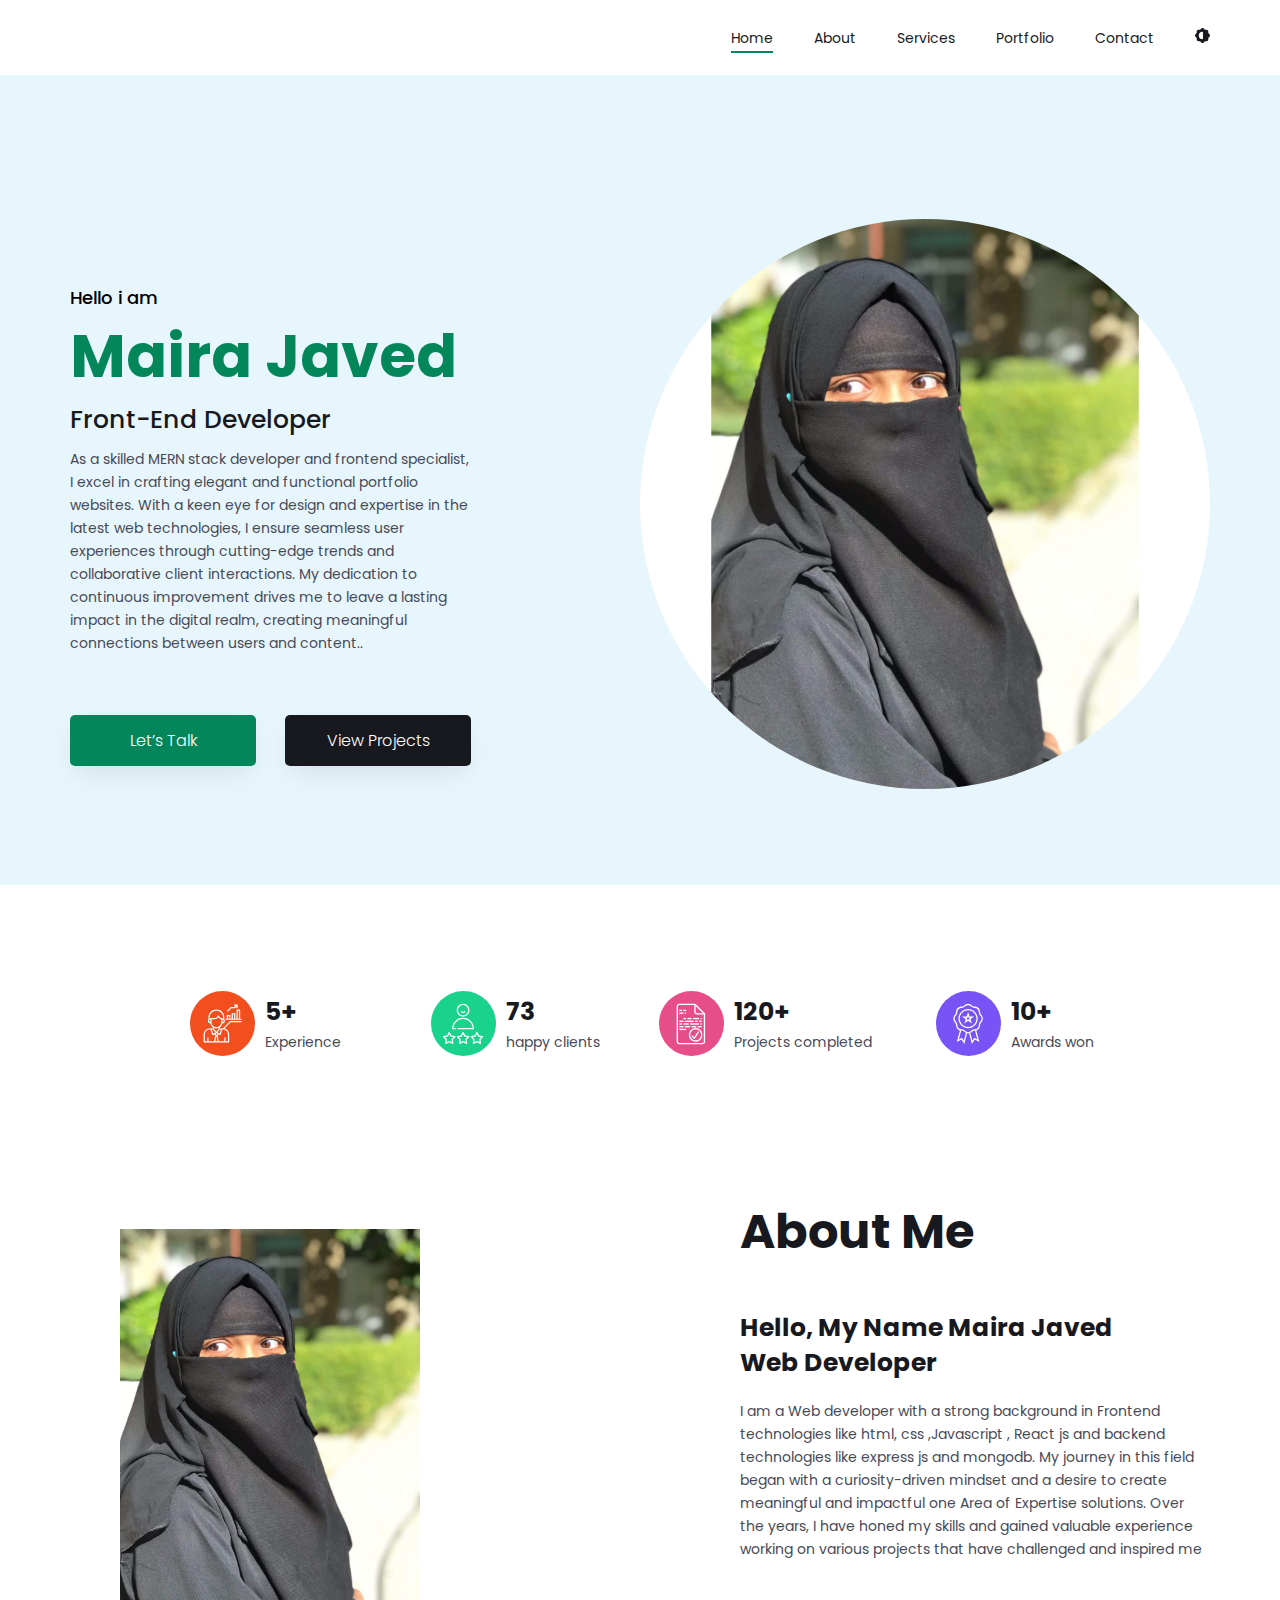
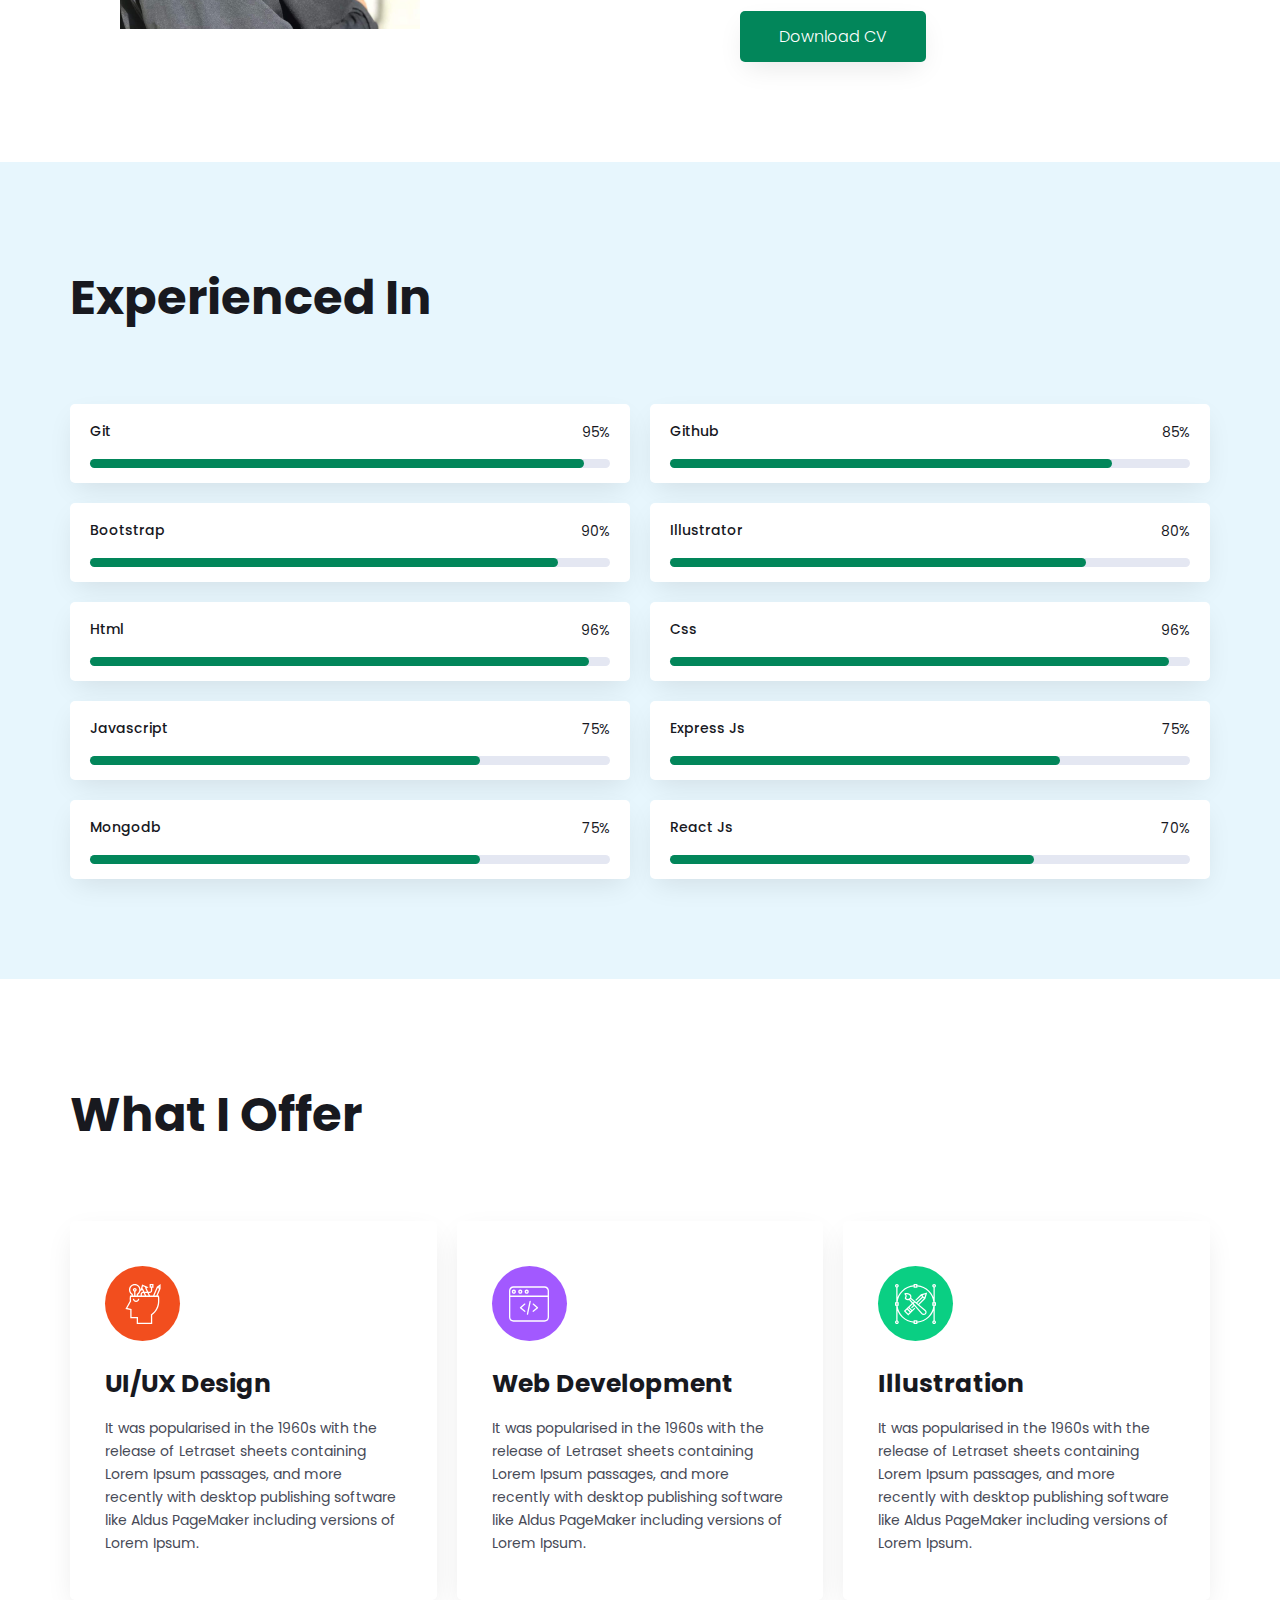
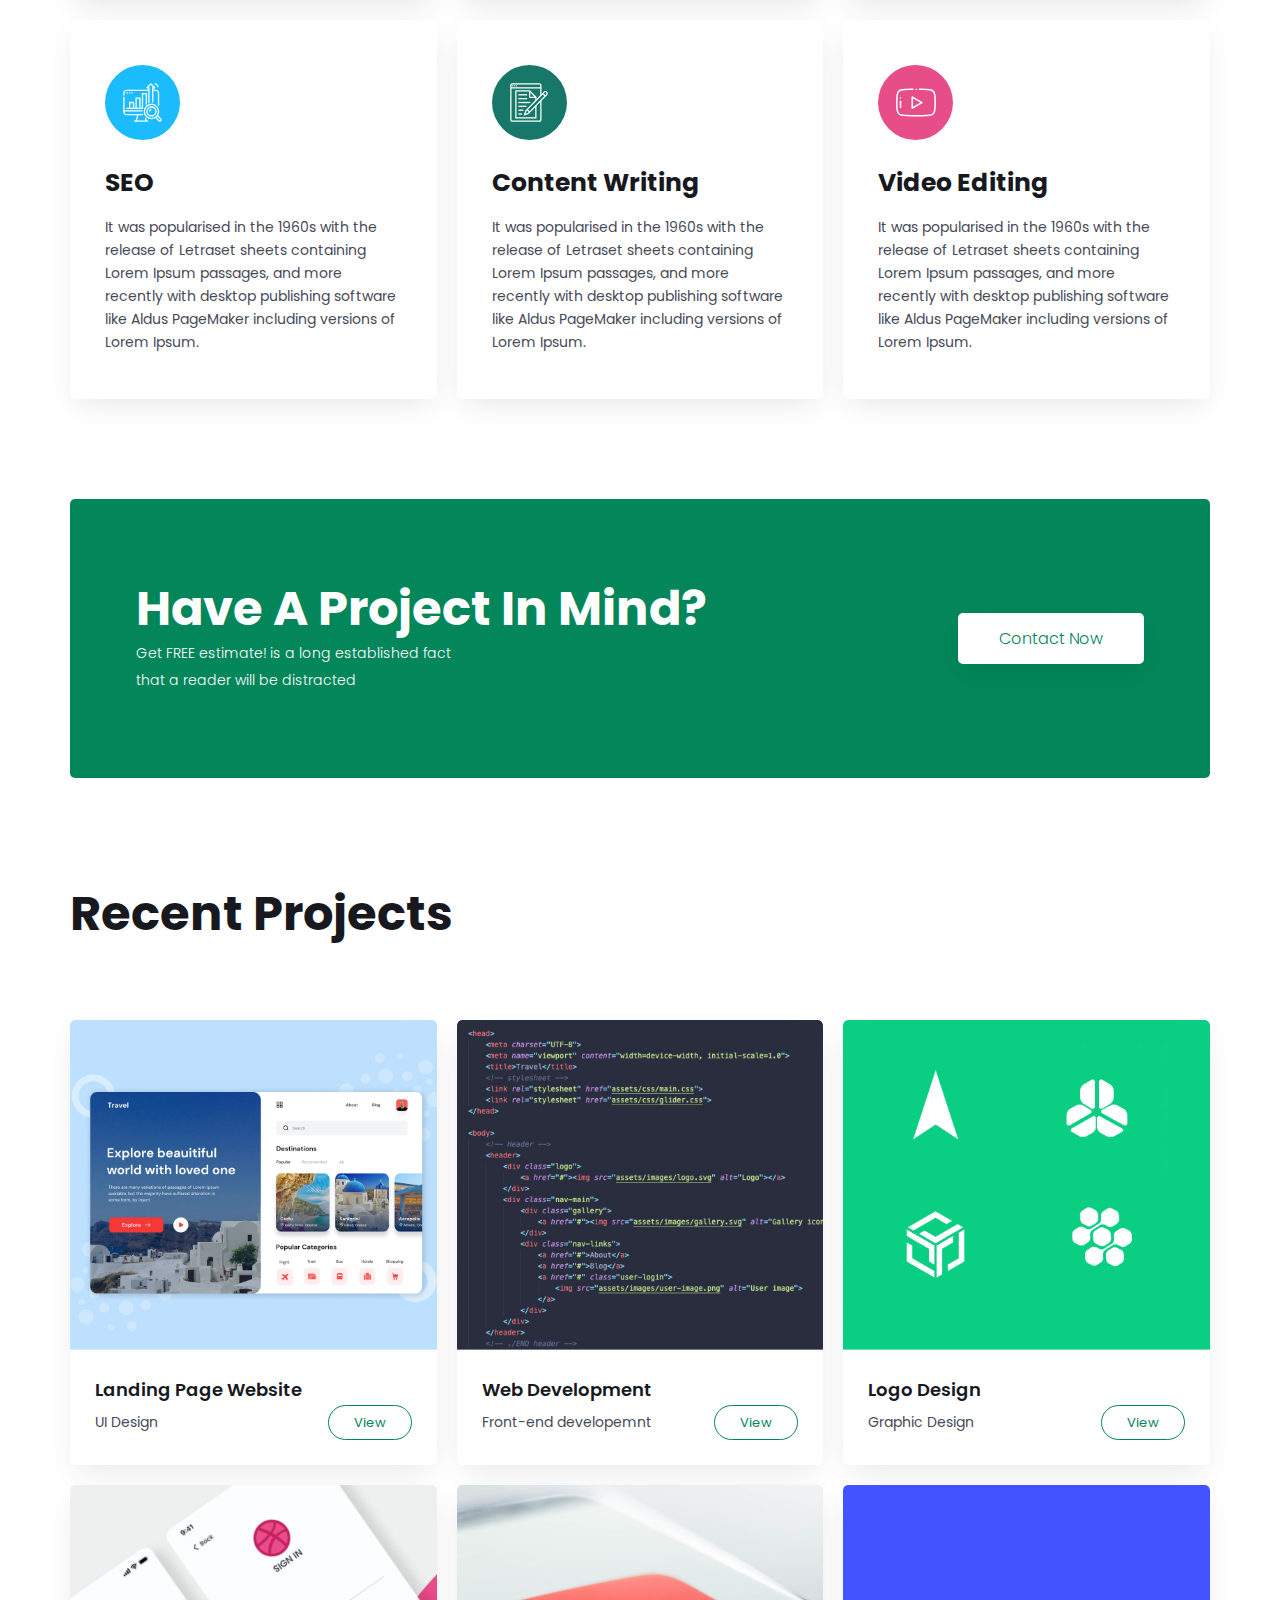
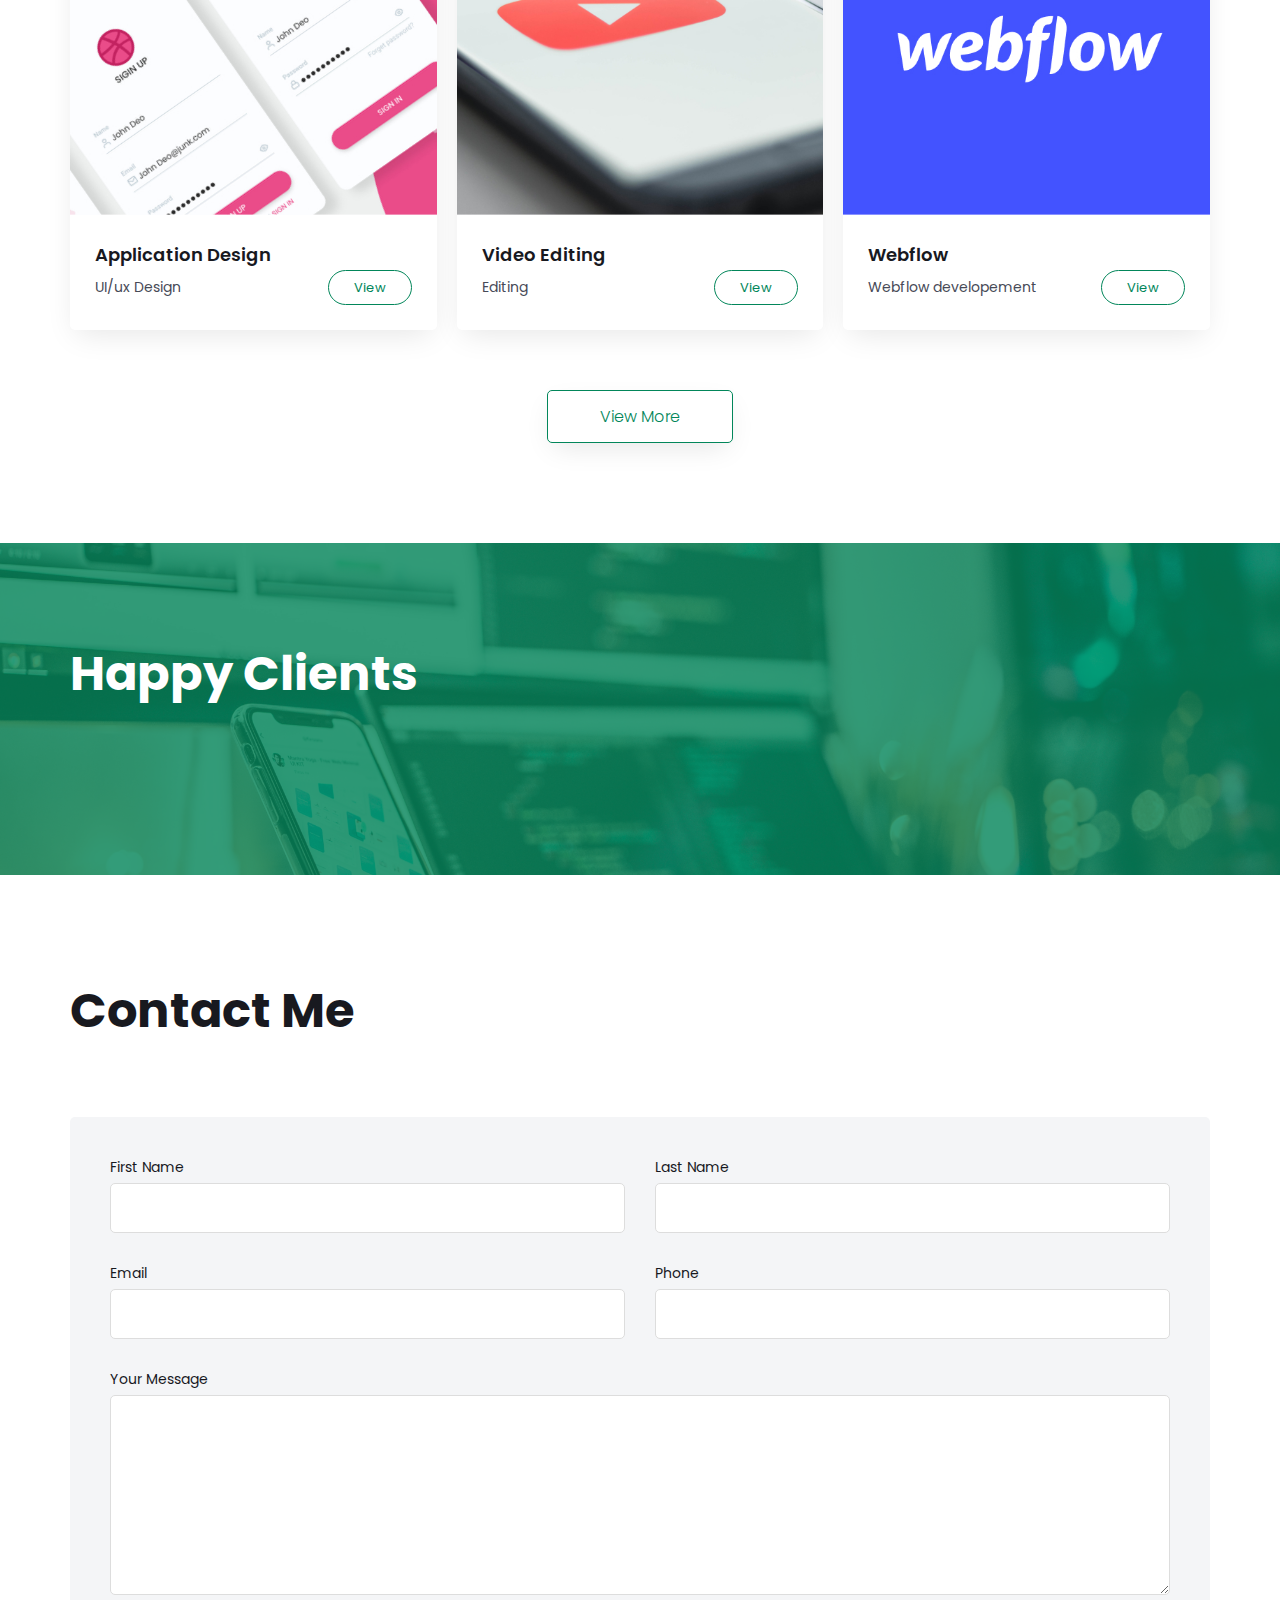
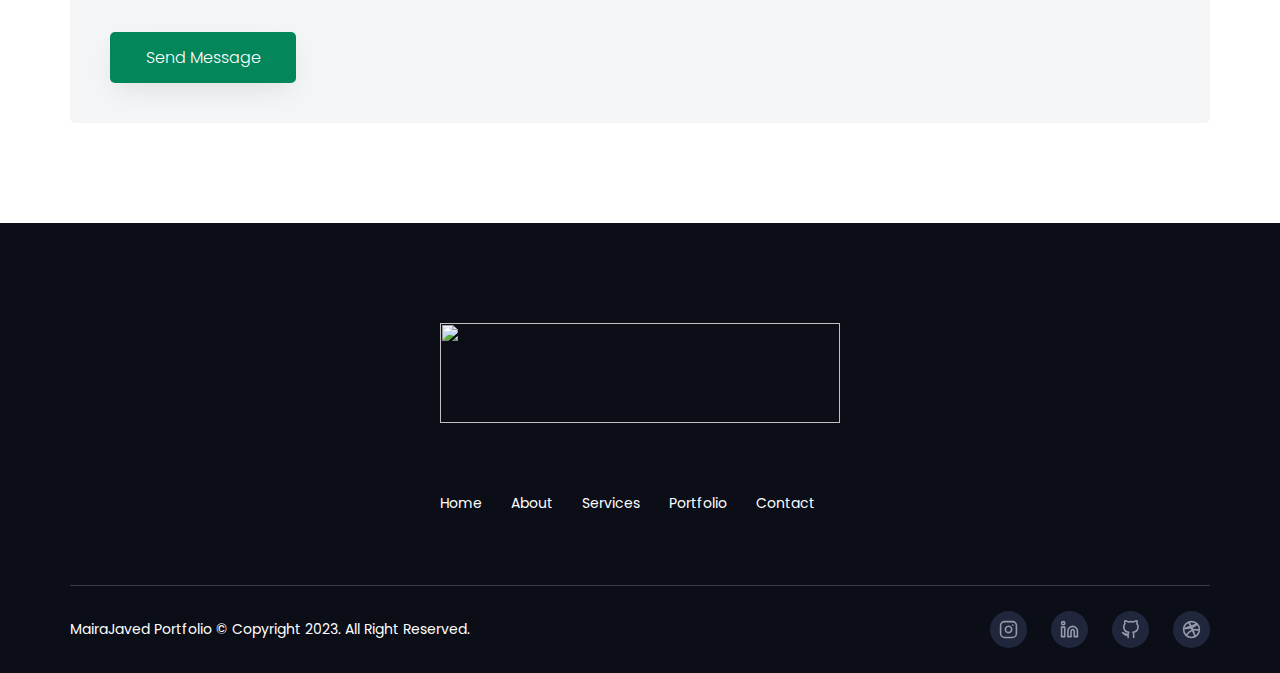
==== (TASK 2)portfolio website/index.html @ 280439c3 "Using html, css and js" ====
<!DOCTYPE html>
<html lang="en">

<head>
    <meta charset="UTF-8">
    <meta name="viewport" content="width=device-width, initial-scale=1.0">
    <title>Portfolio Website</title>
    <link rel="shortcut icon" href="https://cdn1.iconfinder.com/data/icons/internet-12/256/02-512.png" type="image/x-icon">
    <link rel="stylesheet" href="assets/css/main.css">
    <link rel="stylesheet" href="assets/css/owl.carousel.css">
    <link rel="stylesheet" href="assets/css/owl.theme.green.css">

</head>

<body>
    <!-- Header -->
    <header>
        <div class="container">
            <nav class="nav d-flex" id="home">
                <div class="logo"> </div>
                <!-- toggle icon -->
                <a href="javascript:void(0)" class="burger">
                    <span class="one"></span>
                    <span class="two"></span>
                    <span class="three"></span>
                    <span class="four"></span>

                    <div class="close-icon">
                        <svg width="30" height="29" viewBox="0 0 30 29" fill="none" xmlns="http://www.w3.org/2000/svg">
                            <path
                                d="M17.4492 14.4202L29.5992 2.67518C29.8723 2.36697 30.015 1.97052 29.9988 1.56504C29.9826 1.15956 29.8087 0.774925 29.5118 0.487995C29.215 0.201065 28.8171 0.0329733 28.3977 0.0173115C27.9782 0.00164963 27.5681 0.139571 27.2492 0.403514L15.0992 12.1485L2.94924 0.387402C2.6304 0.12346 2.22028 -0.0144603 1.80082 0.00120154C1.38136 0.0168634 0.983459 0.184954 0.686635 0.471884C0.389811 0.758814 0.215923 1.14345 0.199721 1.54893C0.183519 1.95441 0.326196 2.35086 0.59924 2.65907L12.7492 14.4202L0.582573 26.1652C0.408104 26.3096 0.266403 26.4873 0.166364 26.6872C0.0663255 26.8871 0.0101078 27.1048 0.00124197 27.3267C-0.00762386 27.5486 0.0310527 27.7698 0.114844 27.9766C0.198635 28.1833 0.325732 28.3711 0.488156 28.5281C0.650581 28.6851 0.844826 28.808 1.0587 28.889C1.27258 28.97 1.50146 29.0074 1.731 28.9988C1.96053 28.9902 2.18575 28.9359 2.39252 28.8392C2.5993 28.7425 2.78316 28.6055 2.93257 28.4368L15.0992 16.6918L27.2492 28.4368C27.5681 28.7008 27.9782 28.8387 28.3977 28.823C28.8171 28.8074 29.215 28.6393 29.5118 28.3524C29.8087 28.0654 29.9826 27.6808 29.9988 27.2753C30.015 26.8698 29.8723 26.4734 29.5992 26.1652L17.4492 14.4202Z" />
                        </svg>

                    </div>
                </a>
                <div class="navigation-bar">
                    <ul id="nav">
                        <li class="active"><a href="#home">home</a></li>
                        <li><a href="#about">about</a></li>
                        <li><a href="#services">services</a></li>
                        <li><a href="#portfolio">Portfolio</a></li>
                        <li><a href="#contact">contact</a></li>
                        <li class="darkmode-btn d-desktop">
                            <a href="javascript:void(0)">
                                <img src="assets/images/brightness.svg" alt="brightness" class="bright">
                                <img src="assets/images/moon.svg" alt="moon" class="dark"> </a>
                        </li>
                    </ul>
                </div>
                <div class="darkmode-btn d-mobile"><a href="javascript:void(0)">
                        <img src="assets/images/brightness.svg" alt="brightness" class="bright">
                        <img src="assets/images/moon.svg" alt="moon" class="dark"> </a></div>
            </nav>
        </div>
    </header>
    <main>
        <!-- Hero section -->
        <section class="hero-section" id="home">
            <div class="container">
                <div class="hero-inner d-flex">
                    <div class="col-left">
                        <span class="sub-heading">Hello i am
                        </span>
                        <h1 class="heading">
                            <span>Maira Javed</span>
                        </h1>
                        <h4 class="heading2">Front-End Developer
                        </h4>
                        <p class="paragraph">
                            As a skilled MERN stack developer and frontend specialist, I excel in crafting elegant and functional portfolio websites. With a keen eye for design and expertise in the latest web technologies, I ensure seamless user experiences through cutting-edge trends and collaborative client interactions. My dedication to continuous improvement drives me to leave a lasting impact in the digital realm, creating meaningful connections between users and content.. </p>
                        <div class="btn-blk">
                            <a href="#contact" class="btn btn-blue">Let’s Talk</a>
                            <a href="#portfolio" class="btn btn-black">View projects</a>
                        </div>
                     
                    </div>
                    <div class="col-right">
                       <img style="margin-bottom: 35px; border-radius: 50%;" src="./assets/images/Maira.jpeg" alt="" srcset="">
                    </div>
                </div>
            </div>
        </section>

        <!-- features -->
        <section class="features">
            <div class="container">
                <div class="features-inner d-grid">
                    <div class="feature-item d-flex">
                        <div class="icon d-flex color1">
                            <img src="assets/images/experience.svg" alt="experience">
                        </div>
                        <div>
                            <h3>5+</h3>
                            <p>Experience</p>
                        </div>
                    </div>
                    <div class="feature-item d-flex">
                        <div class="icon d-flex color2">
                            <img src="assets/images/happy-clients.svg" alt="happy clients ">
                        </div>
                        <div>
                            <h3>73</h3>
                            <p>happy clients</p>
                        </div>
                    </div>
                    <div class="feature-item d-flex">
                        <div class="icon d-flex color3">
                            <img src="assets/images/projects-completed.svg" alt="happy clients ">
                        </div>
                        <div>
                            <h3>120+</h3>
                            <p>Projects completed</p>
                        </div>
                    </div>
                    <div class="feature-item d-flex">
                        <div class="icon d-flex  color4">
                            <img src="assets/images/awards-won.svg" alt="awards ">
                        </div>
                        <div>
                            <h3>10+</h3>
                            <p>Awards won</p>
                        </div>
                    </div>
                </div>
            </div>
        </section>
        <!-- About -->
        <section class="about ptb-100" id="about">
            <div class="container">
                <div class="about-inner d-flex">
                    <div class="about-col-left">
                        <img width="400" height="400" src="assets/images/Maira.jpeg" alt="about">
                    </div>
                    <div class="about-col-right">
                        <h2 class="about-heading">About me</h2>
                        <h3 class="about2">Hello, My Name Maira Javed <br>
                            Web developer  </h3>
                        <p class="about3">
                            I am a Web developer with a strong background in Frontend technologies like html, css ,Javascript , React js and backend technologies like express js and mongodb. 
                            My journey in this field began with a curiosity-driven mindset and a desire to create meaningful and impactful one Area of Expertise solutions. Over the years,
                             I have honed my skills and gained valuable experience working on various projects that have challenged and inspired me </p>
                        <div class="about-btn-blk">
                            <a href="./assets/MAIRA'S CV.pdf" class="btn btn-blue about-btn">Download CV</a>
                        </div>
                    </div>
                </div>
            </div>
        </section>

        <!-- Experience -->
        <section class="experience ptb-100">
            <div class="container">
                <h2>Experienced in </h2>
                <div class="experience-inner d-grid">
                    <!-- item -->
                    <div class="progressbar-item">
                        <div class="progressbar-content d-flex">
                            <h3>Git</h3>
                            <h4>95%</h4>
                        </div>
                        <div class="progessbar-bg">
                            <div class="progressbar-size" style="width:95%">

                            </div>
                        </div>
                    </div>
                    <!-- item -->
                    <div class="progressbar-item">
                        <div class="progressbar-content d-flex">
                            <h3> Github</h3>
                            <h4>85%</h4>
                        </div>
                        <div class="progessbar-bg">
                            <div class="progressbar-size" style="width:85%">

                            </div>
                        </div>
                    </div>
                    <!-- item -->
                    <div class="progressbar-item">
                        <div class="progressbar-content d-flex">
                            <h3>Bootstrap</h3>
                            <h4>90%</h4>
                        </div>
                        <div class="progessbar-bg">
                            <div class="progressbar-size" style="width:90%">

                            </div>
                        </div>
                    </div>
                    <!-- item -->
                    <div class="progressbar-item">
                        <div class="progressbar-content d-flex">
                            <h3>illustrator</h3>
                            <h4>80%</h4>
                        </div>
                        <div class="progessbar-bg">
                            <div class="progressbar-size" style="width:80%">

                            </div>
                        </div>
                    </div>
                    <!-- item -->
                    <div class="progressbar-item">
                        <div class="progressbar-content d-flex">
                            <h3>Html</h3>
                            <h4>96%</h4>
                        </div>
                        <div class="progessbar-bg">
                            <div class="progressbar-size" style="width:96%">

                            </div>
                        </div>
                    </div>
                    <!-- item -->
                    <div class="progressbar-item">
                        <div class="progressbar-content d-flex">
                            <h3>Css</h3>
                            <h4>96%</h4>
                        </div>
                        <div class="progessbar-bg">
                            <div class="progressbar-size" style="width:96%">

                            </div>
                        </div>
                    </div>
                    <!-- item -->
                    <div class="progressbar-item">
                        <div class="progressbar-content d-flex">
                            <h3>Javascript</h3>
                            <h4>75%</h4>
                        </div>
                        <div class="progessbar-bg">
                            <div class="progressbar-size" style="width:75%">

                            </div>
                        </div>
                    </div>
                     <!-- item -->
                     <div class="progressbar-item">
                        <div class="progressbar-content d-flex">
                            <h3>Express js</h3>
                            <h4>75%</h4>
                        </div>
                        <div class="progessbar-bg">
                            <div class="progressbar-size" style="width:75%">

                            </div>
                        </div>
                    </div>
                     <!-- item -->
                     <div class="progressbar-item">
                        <div class="progressbar-content d-flex">
                            <h3>mongodb</h3>
                            <h4>75%</h4>
                        </div>
                        <div class="progessbar-bg">
                            <div class="progressbar-size" style="width:75%">

                            </div>
                        </div>
                    </div>
                    <!-- item -->
                    <div class="progressbar-item">
                        <div class="progressbar-content d-flex">
                            <h3>React Js</h3>
                            <h4>70%</h4>
                        </div>
                        <div class="progessbar-bg">
                            <div class="progressbar-size" style="width:70%">

                            </div>
                        </div>
                    </div>
                </div>
            </div>
        </section>

        <!-- Services -->
        <section class="services ptb-100" id="services">
            <div class="container">
                <h2>What i offer</h2>
                <div class="services-inner d-grid">
                    <!-- item -->
                    <div class="services-block">
                        <div class="service-icon color1 d-flex">
                            <img src="assets/images/services/ui-design.svg" alt="ui design">
                        </div>
                        <h3>UI/UX Design</h3>
                        <p>It was popularised in the 1960s with the release of Letraset sheets containing Lorem
                            Ipsum
                            passages, and more recently with desktop publishing software like Aldus PageMaker
                            including
                            versions of Lorem Ipsum.</p>
                    </div>
                    <!-- item -->
                    <div class="services-block">
                        <div class="service-icon color2 d-flex">
                            <img src="assets/images/services/web-dev.svg" alt="web dev">
                        </div>
                        <h3>Web development</h3>
                        <p>It was popularised in the 1960s with the release of Letraset sheets containing Lorem
                            Ipsum
                            passages, and more recently with desktop publishing software like Aldus PageMaker
                            including
                            versions of Lorem Ipsum.</p>
                    </div>
                    <!-- item -->
                    <div class="services-block">
                        <div class="service-icon color3 d-flex">
                            <img src="assets/images/services/illustration.svg" alt="illustration">
                        </div>
                        <h3>illustration</h3>
                        <p>It was popularised in the 1960s with the release of Letraset sheets containing Lorem
                            Ipsum
                            passages, and more recently with desktop publishing software like Aldus PageMaker
                            including
                            versions of Lorem Ipsum.</p>
                    </div>
                    <!-- item -->
                    <div class="services-block">
                        <div class="service-icon color4 d-flex">
                            <img src="assets/images/services/seo.svg" alt="SEO ">
                        </div>
                        <h3>SEO </h3>
                        <p>It was popularised in the 1960s with the release of Letraset sheets containing Lorem
                            Ipsum
                            passages, and more recently with desktop publishing software like Aldus PageMaker
                            including
                            versions of Lorem Ipsum.</p>
                    </div>
                    <!-- item -->
                    <div class="services-block">
                        <div class="service-icon color5 d-flex">
                            <img src="assets/images/services/content-writing.svg" alt="Content writing ">
                        </div>
                        <h3>Content writing </h3>
                        <p>It was popularised in the 1960s with the release of Letraset sheets containing Lorem
                            Ipsum
                            passages, and more recently with desktop publishing software like Aldus PageMaker
                            including
                            versions of Lorem Ipsum.</p>
                    </div>
                    <!-- item -->
                    <div class="services-block">
                        <div class="service-icon color6 d-flex">
                            <img src="assets/images/services/youtube.svg" alt="youtube ">
                        </div>
                        <h3>Video Editing </h3>
                        <p>It was popularised in the 1960s with the release of Letraset sheets containing Lorem
                            Ipsum
                            passages, and more recently with desktop publishing software like Aldus PageMaker
                            including
                            versions of Lorem Ipsum.</p>
                    </div>
                </div>
            </div>
        </section>
        <!-- CTA -->
        <section class="cta">
            <div class="container">
                <div class="cta-inner d-flex">
                    <div class="cta-content">
                        <h3>Have a project in mind?</h3>
                        <p>Get FREE estimate! is a long established fact that a reader will be distracted </p>
                    </div>
                    <a href="#contact" class="btn btn-default ">Contact now</a>
                </div>
            </div>
        </section>
        <!-- projects -->
        <section class="projects ptb-100" id="portfolio">
            <div class="container">
                <h2>Recent Projects</h2>
                <div class="projects-inner d-grid">
                    <!-- item -->
                    <div class="project-item">
                        <div class="project-image">
                            <img src="assets/images/projects/1.jpg" alt="project image">
                        </div>
                        <div class="project-content">
                            <h3>Landing page Website</h3>
                            <div class="project-view d-flex">
                                <span>UI Design</span>
                                <a href="javascript:void(0)" class="btn-view">View </a>
                            </div>
                        </div>
                    </div>
                    <!-- item -->
                    <div class="project-item">
                        <div class="project-image">
                            <img src="assets/images/projects/2.jpg" alt="project image">
                        </div>
                        <div class="project-content">
                            <h3>Web development</h3>
                            <div class="project-view d-flex">
                                <span>Front-end developemnt</span>
                                <a href="javascript:void(0)" class="btn-view">View </a>
                            </div>
                        </div>
                    </div>
                    <!-- item -->
                    <div class="project-item">
                        <div class="project-image">
                            <img src="assets/images/projects/3.jpg" alt="project image">
                        </div>
                        <div class="project-content">
                            <h3>Logo design</h3>
                            <div class="project-view d-flex">
                                <span>Graphic Design</span>
                                <a href="javascript:void(0)" class="btn-view">View </a>
                            </div>
                        </div>
                    </div>
                    <!-- item -->
                    <div class="project-item">
                        <div class="project-image">
                            <img src="assets/images/projects/4.jpg" alt="project image">
                        </div>
                        <div class="project-content">
                            <h3>Application design</h3>
                            <div class="project-view d-flex">
                                <span>UI/ux Design</span>
                                <a href="javascript:void(0)" class="btn-view">View </a>
                            </div>
                        </div>
                    </div>
                    <!-- item -->
                    <div class="project-item">
                        <div class="project-image">
                            <img src="assets/images/projects/5.jpg" alt="project image">
                        </div>
                        <div class="project-content">
                            <h3>Video Editing</h3>
                            <div class="project-view d-flex">
                                <span>Editing</span>
                                <a href="javascript:void(0)" class="btn-view">View </a>
                            </div>
                        </div>
                    </div>
                    <!-- item -->
                    <div class="project-item">
                        <div class="project-image">
                            <img src="assets/images/projects/6.jpg" alt="project image">
                        </div>
                        <div class="project-content">
                            <h3>Webflow</h3>
                            <div class="project-view d-flex">
                                <span>Webflow developement</span>
                                <a href="javascript:void(0)" class="btn-view">View </a>
                            </div>
                        </div>
                    </div>
                </div>
                <div class="view-more-block">
                    <a href="./assets/MAIRA'S CV.pdf" class="btn btn-outline">View more</a>
                </div>
            </div>
        </section>
        <!-- Testmonial -->
        <section class="testmonial">
            <div class="container">
                <div class="testmonial-inner">
                    <h2>Happy Clients </h2>
                    <div class="testmonial-slider owl-carousel owl-theme">
                        <!-- item -->
                        <div class="testmonial-item">
                            <h3>Ui design project</h3>
                            <p>Lorem Ipsum is simply dummy text of the printing and typesetting industry. Lorem
                                Ipsum is
                                simply
                                dummy text of the printing and typesetting industry. simply dummy text of the
                                printing
                                and
                                typesetting industry. </p>
                            <div class="client-data d-flex">
                                <img src="assets/images/client-1.png" alt="client thumb">
                                <h4>Bob Frapples
                                    <br> <span>CEO Finance</span>
                                </h4>

                            </div>
                        </div>
                        <!-- item -->
                        <div class="testmonial-item">
                            <h3>Expert front-end developer</h3>
                            <p>Lorem Ipsum is simply dummy text of the printing and typesetting industry. Lorem
                                Ipsum is
                                simply
                                dummy text of the printing and typesetting industry. simply dummy text of the
                                printing
                                and
                                typesetting industry. </p>
                            <div class="client-data d-flex">
                                <img src="assets/images/client-2.png" alt="client thumb">
                                <h4>Brock Lee
                                    <br> <span>Finace expert</span>
                                </h4>

                            </div>
                        </div>
                        <!-- item -->
                        <div class="testmonial-item">
                            <h3>Ui design project</h3>
                            <p>Lorem Ipsum is simply dummy text of the printing and typesetting industry. Lorem
                                Ipsum is
                                simply
                                dummy text of the printing and typesetting industry. simply dummy text of the
                                printing
                                and
                                typesetting industry. </p>
                            <div class="client-data d-flex">
                                <img src="assets/images/client-1.png" alt="client thumb">
                                <h4>Bob Frapples
                                    <br> <span>CEO Finance</span>
                                </h4>

                            </div>
                        </div>
                        <div class="testmonial-item">
                            <h3>Expert front-end developer</h3>
                            <p>Lorem Ipsum is simply dummy text of the printing and typesetting industry. Lorem
                                Ipsum is
                                simply
                                dummy text of the printing and typesetting industry. simply dummy text of the
                                printing
                                and
                                typesetting industry. </p>
                            <div class="client-data d-flex">
                                <img src="assets/images/client-2.png" alt="client thumb">
                                <h4>Brock Lee
                                    <br> <span>Finace expert</span>
                                </h4>

                            </div>
                        </div>
                        <!-- item -->
                        <div class="testmonial-item">
                            <h3>Ui design project</h3>
                            <p>Lorem Ipsum is simply dummy text of the printing and typesetting industry. Lorem
                                Ipsum is
                                simply
                                dummy text of the printing and typesetting industry. simply dummy text of the
                                printing
                                and
                                typesetting industry. </p>
                            <div class="client-data d-flex">
                                <img src="assets/images/client-1.png" alt="client thumb">
                                <h4>Bob Frapples
                                    <br> <span>CEO Finance</span>
                                </h4>

                            </div>
                        </div>
                    </div>

                </div>
            </div>
        </section>
        <!-- Contact Me -->
        <section class="contact ptb-100" id="contact">
            <div class="container">
                <h2>Contact me</h2>
                <form id="basic-form" action="" method="post">
                    <div class="contact-inner d-flex">
                        <div class="input-block form-item">
                            <label for="">First name</label>
                            <input type="text" name="first name" required>
                        </div>
                        <div class="input-block form-item">
                            <label for="">last name</label>
                            <input type="text" name="last name" required>
                        </div>
                        <div class="input-block form-item">
                            <label for="">Email</label>
                            <input type="email" name="email" required>
                        </div>
                        <div class="input-block form-item">
                            <label for="">phone</label>
                            <input type="text" name="phone" required>
                        </div>

                        <div class="textarea form-item">
                            <label for="">Your message</label>
                            <textarea name="" id="" required></textarea>
                        </div>
                        <div class="submit-btn form-item">
                            <button type="submit" value="submit" class="btn btn-blue"> Send message</button>

                        </div>
                </form>
            </div>
        </section>
      
    </main>
    <!-- Footer -->
    <footer>
        <div class="container">
            <img width="400" height="100" src="https://www.seekpng.com/png/detail/111-1112824_picture-my-portfolio-logo-png.png" alt="" srcset="">
            <div class="footer-inner">
                <div class="footer-nav">
                    <ul>
                        <li class="f-navlinks"><a href="#">Home</a></li>
                        <li class="f-navlinks"><a href="#">About</a></li>
                        <li class="f-navlinks"><a href="#">Services</a></li>
                        <li class="f-navlinks"><a href="#">Portfolio</a></li>
                        <li class="f-navlinks"><a href="#">Contact</a></li>
                    </ul>
                </div>
                <div class="footer-bottom d-flex">
                    <p class="copyright">MairaJaved Portfolio © Copyright 2023. All Right Reserved.</p>
                    <div class="footer-social">
                        <a href="ttps://www.instagram.com/m_a_i_r_a_j_a_v_e_d/" class="footer-social"><img src="assets/images/social-icons/feather_instagram.svg"
                                alt="instagram"></a>
                        <a href="https://www.linkedin.com/in/mairajaved/" class="footer-social"><img src="assets/images/social-icons/feather_linkedin.svg"
                                alt="linkedin"></a>
                        <a href="https://github.com/Mairajaved" class="footer-social"><img src="assets/images/social-icons/feather_github.svg"
                                alt="github"></a>
                        <a href="#" class="footer-social"><img src="assets/images/social-icons/feather_dribbble.svg"
                                alt=""></a>
                    </div>
                </div>
            </div>
        </div>
    </footer>
    <!-- Project view modal -->
    <div class="modal-container" >
        <div class="modal" style="margin: 20%;">
            <div class="modal-image">
                <img src="assets/images/projects/1.jpg" alt="image">
            </div>
            <div class="modal-content">

                <h3>Create a landing page & convert to HTML</h3>
                <p class="requirments">Client’s requriements were to create a design for mobile applicaton after the
                    approval of design convert design to responsive HTML</p>

                <ul>
                    <li><span>Skills:-</span> HTML, CSS, BOOTSTRAP, JAVASCRIPT, GIT, GITHUB, REACT JS, EXPRESS JS, MONGODB</li>
                    <li><span>Project duration:-</span>15 days</li>
                    <li><span>Project url:-</span> <a
                            href="https://mairajaved.github.io/OIBSIP/TASK1%20(Landing%20Pages)/">https://mairajaved.github.io/OIBSIP/TASK1%20(Landing%20Pages)/</a>
                    </li>
                </ul>
                <div class="close-btn" style="margin-bottom: 30px;">
                    <a href="javascript:void(0)" class="btn btn-blue close-modal">Close Modal</a>
                </div>
            </div>
        </div>
    </div>
    <!-- Scroll up -->
    <a href="javascript:void(0)" class="scrollup">
        <img src="assets/images/uparrow.svg" alt="arrow up">
    </a>
</body>
<script src="assets/js/jquery.min.js"></script>
<script src="https://unpkg.com/scrollreveal"></script>
<script src="https://cdn.jsdelivr.net/gh/cferdinandi/gumshoe/dist/gumshoe.polyfills.min.js"></script>
<script src="assets/js/owl.carousel.js"></script>
<script src="assets/js/validate.js"></script>
<script src="assets/js/main.js"></script>
<script>
    $(document).ready(function () {
        $("#basic-form").validate();
    });
</script>

</html>
---- (TASK 2)portfolio website/assets/css/main.css ----
@import url("https://fonts.googleapis.com/css2?family=Poppins:wght@100;200;300;400;500;600;700;800;900&display=swap");

/*  CSS VARIABLES */
/* Colors */
:root {
  --color-white: #fff;
  --color-blue: #02865a;
  --color-black: #18191f;
  --color-grey: #474a57;
  --color-skyblue: #e7f6fd;
  --bg-color-black: #0b0d17;
  --bg-color-grey: #f4f5f7;
  --bg-dark: #20263c;
}

/* Font size */
:root {
  --section-title: 3rem;
  --btn-font: 1rem;
  --font-xlarge: 3.75rem;
  --font-large: 3rem;
  --font-medium: 1.563rem;
  --font-semimedium: 1.125rem;
  --font-regular: 0.875rem;
  --font-small: 0.75rem;
}
/* Font weight */
:root {
  --font-weight-thin: 100;
  --font-weight-light: 300;
  --font-weight-regular: 400;
  --font-weight-medium: 500;
  --font-weight-semibold: 600;
  --font-weight-bold: 700;
  --font-weight-extrabold: 800;
  --font-weight-black: 900;
}
/* Border radius */
:root {
  --border-radius: 5px;
}
/* Box Shadow */
:root {
  --box-shadow-main: 0px 10px 28px -6px rgba(0, 0, 0, 0.1);
  --box-shadow-hover: 0px 30px 40px -6px rgba(0, 0, 0, 0.1);
}
* {
  padding: 0;
  margin: 0;
  box-sizing: border-box;
  scroll-behavior: smooth;
  font-family: "Poppins", sans-serif;
}
a {
  text-decoration: none;
}

ul {
  margin: 0;
  padding: 0;
  list-style: none;
}
p {
  font-size: var(--font-regular);
  color: var(--color-grey);
  line-height: 23px;
}
h1,
h2,
h3,
h4,
h5,
h6 {
  color: var(--color-black);
  text-transform: capitalize;
}
h2 {
  font-size: var(--section-title);
  font-weight: var(--font-weight-bold);
  margin-bottom: 70px;
  text-transform: capitalize;
}

/* Classes */
.ptb-100 {
  padding: 100px 0;
}
.container {
  width: 100%;
  max-width: 1140px;
  margin: 0 auto;
}
.d-grid {
  display: grid;
  gap: 20px;
}
.d-flex {
  display: flex;
  justify-content: space-between;
  align-items: center;
}

.btn {
  position: relative;
  display: inline-block;
  width: 186px;
  padding: 13px 0px;
  font-weight: var(--font-weight-light);
  border-radius: var(--border-radius);
  font-size: var(--btn-font);
  box-shadow: var(--box-shadow-main);
  text-align: center;
  transition: all 0.3s ease-in-out;
  text-transform: capitalize;
  border: 0px;
  cursor: pointer;
}

.btn:hover {
  transform: translateY(-5px);
  box-shadow: var(--box-shadow-hover);
}
.btn-blue {
  background: var(--color-blue);
  color: var(--color-white);
}
.btn-black {
  background: var(--color-black);
  color: var(--color-white);
}
.btn-default {
  background: var(--color-white);
  color: var(--color-blue);
}
.btn-default:hover {
  background: var(--color-black);
  color: var(--color-white);
}
.btn-outline {
  background-color: transparent;
  border: 1px solid var(--color-blue);
  color: var(--color-blue);
}
.btn-outline:hover {
  background-color: var(--color-blue);
  color: var(--color-white);
}

/* Navbar */
nav {
  width: 100%;
  padding: 25px 0;
}
.logo .logo-dark {
  display: none;
}

.navigation-bar ul li {
  display: inline-block;
  margin-left: 37px;
}

.navigation-bar ul li a {
  position: relative;
  font-size: var(--font-regular);
  padding: 5px 0;
  color: var(--color-black);
  font-weight: var(--font-weight-regular);
  text-transform: capitalize;
}
.navigation-bar ul li a:before {
  content: "";
  position: absolute;
  bottom: 0px;
  top: auto;
  width: 0%;
  height: 2px;
  background: var(--color-blue);
  transition: all 0.4s ease-in-out;
}

.navigation-bar ul li.active a:before,
.navigation-bar ul li a:hover:before {
  width: 100%;
  right: auto;
  left: auto;
}
.navigation-bar .dark {
  display: none;
}
.darkmode-btn a::before {
  display: none;
}

header.fixed {
  position: fixed;
  width: 100%;
  z-index: 999;
  background: var(--color-white);
  box-shadow: var(--box-shadow-main);
  transition: background 0.3s ease-in;
}
header.fixed nav {
  padding: 20px 0;
  transition: padding 0.3s ease-in;
}
.burger {
  width: 30px;
}

.burger span {
  width: 100%;
  height: 3px;
  background: var(--color-black);
  border-radius: var(--border-radius);
  display: block;
  margin-bottom: 3px;
}
.burger .close-icon {
  display: none;
}
.burger.open .close-icon {
  display: block;
  height: 30px;
  width: 30px;
}
.close-icon svg path {
  fill: var(--color-black);
}
.burger.open span {
  display: none;
}

.d-mobile {
  display: none;
}
.burger {
  display: none;
}
.darkmode-btn.d-desktop {
  opacity: 1;
}
@media (max-width: 799px) {
  .darkmode-btn {
    position: absolute;
    top: auto;
    right: 75px;
    bottom: auto;
    margin: auto;
  }
  .darkmode-btn a {
    padding: 0px !important;
  }
  .navigation-bar ul li {
    display: block;
    margin-left: 0;
    margin-bottom: 30px;
    text-align: left;
  }
  .navigation-bar ul li a {
    padding: 10px 0px;
    color: var(--color-white);
  }
  .navigation-bar {
    position: fixed;
    top: 80px;
    left: 0;
    width: 100%;
    height: 100%;
    background: var(--bg-dark);
    z-index: 10;
    padding: 40px 40px 0;
    transform: translate3d(100%, 0, 0);
    transition: 0.4s ease-out;
  }
  .navigation-bar.show {
    display: block;
    transform: translate3d(0, 0, 0);
    transition: 0.4s ease-out;
  }
  .d-desktop {
    display: none;
  }
  .d-mobile {
    display: block;
  }
  .burger {
    display: block;
  }

  body.darkmode .bright {
    display: none;
  }
  .dark {
    display: none;
  }
  body.darkmode .dark {
    display: block;
  }
  .darkmode-btn.d-desktop {
    opacity: 0;
  }
}
/* Hero section */
.hero-section {
  width: 100%;
  background: var(--color-skyblue);
  height: 90vh;
  transition: all 0.3s ease-in;
}
.hero-inner {
  height: 100vh;
}
.hero-inner .col-left {
  width: 50%;
}

.hero-inner .col-right {
  width: 50%;
}

.hero-inner .col-right img {
  width: 100%;
}
.col-right .image-darkmode {
  display: none;
}

.col-left .sub-heading {
  font-size: var(--font-semimedium);
  font-weight: var(--font-weight-medium);
}
.col-left h1 {
  font-size: var(--font-xlarge);
  line-height: 90px;
  text-transform: capitalize;
  font-weight: var(--font-weight-bold);
}
.col-left h1 span {
  color: var(--color-blue);
}
.col-left h4 {
  font-size: var(--font-medium);
  line-height: 37px;
  font-weight: var(--font-weight-medium);
}
.col-left p {
  width: 70%;
  margin-top: 10px;
}
.col-left .btn-blk {
  margin-top: 60px;
}
.col-left .btn-blk .btn.btn-black {
  margin-left: 25px;
}
.social {
  margin-top: 50px;
}
.social ul li {
  display: inline-block;
  margin-right: 25px;
}

/* Features */
.features {
  width: 100%;
  margin-top: 60px;
}
.features-inner {
  grid-template-columns: repeat(auto-fit, minmax(min(23%, 100%), 1fr));
  border-radius: var(--border-radius);
  padding: 46px 80px;
}
.feature-item {
  justify-content: center;
}
.feature-item .icon {
  height: 65px;
  width: 65px;
  justify-content: center;
  border-radius: 50px;
  margin-right: 10px;
}

.feature-item .icon.color1 {
  background: #f24e1e;
}
.feature-item .icon.color2 {
  background: #19d28b;
}
.feature-item .icon.color3 {
  background: #e74d89;
}
.feature-item .icon.color4 {
  background: #7854f7;
}
.feature-item h3 {
  font-size: var(--font-medium);
  color: var(--color-black);
  font-weight: var(--font-weight-bold);
}
/* About */

.about-inner .about-col-left {
  width: 50%;
}
.about-inner .about-col-right {
  width: 50%;
  padding-left: 100px;
}
.about-col-right h2 {
  font-size: var(--font-large);
  line-height: 60px;
  font-weight: var(--font-weight-bold);
  margin-bottom: 48px;
}
.about-col-right h3 {
  font-size: var(--font-medium);
  line-height: 35px;
  font-weight: var(--font-weight-bold);
  margin-bottom: 20px;
}
.about-col-right .btn.btn-blue {
  font-size: var(--btn-font);
  margin-top: 50px;
}
/* Experience */
.experience {
  width: 100%;
  background: var(--color-skyblue);
}

.progressbar-item {
  padding: 15px 20px;
  background: var(--color-white);
  border-radius: var(--border-radius);
  box-shadow: var(--box-shadow-main);
  transition: all 0.3s ease-in-out;
}
.progressbar-item:hover {
  box-shadow: var(--box-shadow-hover);
}
.progessbar-bg {
  width: 100%;
  height: 9px;
  background: #e4e7f2;
  border-radius: 20px;
}
.progressbar-size {
  height: 9px;
  background: var(--color-blue);
  border-radius: 20px;
}
.experience-inner {
  grid-template-columns: repeat(auto-fit, minmax(min(49%, 100%), 1fr));
}
.progressbar-content {
  margin-bottom: 15px;
}
.progressbar-content h3 {
  font-weight: var(--font-weight-medium);
  font-size: var(--font-regular);
  line-height: 25px;
}
.progressbar-content h4 {
  font-weight: var(--font-weight-regular);
  font-size: var(--font-regular);
  line-height: 22px;
  text-transform: capitalize;
}
/* Services */
.services {
  width: 100%;
}
.services-inner {
  grid-template-columns: repeat(auto-fit, minmax(min(360px, 100%), 1fr));
}

.services-block {
  position: relative;
  background: var(--color-white);
  border-radius: var(--border-radius);
  box-shadow: var(--box-shadow-main);
  transition: background 0.3s ease-out;
  padding: 45px 35px;
  cursor: pointer;
}

.services-block:hover {
  background: var(--color-blue);
  box-shadow: var(--box-shadow-hover);
}

.service-icon {
  width: 75px;
  height: 75px;
  border-radius: 50%;
  justify-content: center;
  margin-bottom: 24px;
}
.service-icon.color1 {
  background: #f24e1e;
}
.service-icon.color2 {
  background: #a259ff;
}
.service-icon.color3 {
  background: #0acf83;
}
.service-icon.color4 {
  background: #1abcfe;
}
.service-icon.color5 {
  background: #177869;
}
.service-icon.color6 {
  background: #e74d89;
}
.services-block h3 {
  font-weight: var(--font-weight-bold);
  font-size: var(--font-medium);
  line-height: 37px;
  margin-bottom: 15px;
  transition: all 0.2s ease-in-out;
}
.services-block p {
  transition: all 0.2s ease-in-out;
}
.services-block:hover h3,
.services-block:hover p {
  color: var(--color-white);
}
/* CTA */
.cta {
  width: 100%;
}
.cta .cta-inner {
  padding: 84px 66px;
  border-radius: var(--border-radius);
  background: var(--color-blue);
}
.cta .cta-inner h3 {
  font-size: var(--font-large);
  line-height: 52px;
  color: var(--color-white);
  font-weight: var(--font-weight-bold);
  margin-bottom: 5px;
}
.cta .cta-inner p {
  font-weight: var(--font-weight-light);
  font-size: var(--font-regular);
  line-height: 27px;
  color: var(--color-white);
  width: 60%;
}
/* Projects */
.projects-inner {
  grid-template-columns: repeat(auto-fit, minmax(min(360px, 100%), 1fr));
}

.projects-inner .project-item {
  background: var(--color-white);
  border-radius: var(--border-radius);
  box-shadow: var(--box-shadow-main);
  transition: all 0.3s ease-in-out;
  cursor: pointer;
  overflow: hidden;
}
.projects-inner .project-item:hover {
  box-shadow: var(--box-shadow-hover);
}
.project-item .project-image {
  transition: all 0.3s ease-in;
  position: relative;
  height: 330px;
  overflow: hidden;
}
.project-item .project-image::before {
  content: "";
  position: absolute;
  left: 0;
  top: 0;
  width: 100%;
  height: 100%;
  background: var(--color-black);
  opacity: 0;
  transition: ease-out 0.3s;
  transform: translateY(300px);
}

.projects-inner .project-item:hover .project-image::before {
  opacity: 0.5;
  transform: translateY(0px);
}
.project-item .project-image img {
  border-radius: 5px 5px 0 0;
  width: 100%;
  height: 330px;
  object-fit: cover;
}

.project-item .project-content {
  padding: 25px 25px;
}
.project-item .project-content h3 {
  font-weight: var(--font-weight-semibold);
  font-size: var(--font-semimedium);
  line-height: 30px;
}
.project-item .project-content span {
  font-weight: var(--font-weight-regular);
  font-size: var(--font-regular);
  line-height: 19px;
  color: var(--color-grey);
}
.project-item .project-content .btn-view {
  display: inline-block;
  padding: 7px 25px;
  border-radius: 50px;
  font-style: normal;
  font-weight: 500;
  font-size: 0.813rem;
  line-height: 19px;
  color: var(--color-blue);
  transition: all 0.3s ease-in-out;
  font-weight: var(--font-weight-regular);
  border: 1px solid var(--color-blue);
}
.projects-inner .project-item:hover .project-content .btn-view {
  color: var(--color-white);
  background: var(--color-blue);
}
.view-more-block {
  width: 100%;
  text-align: center;
  margin-top: 60px;
}
/* Testmonial */
.testmonial {
  position: relative;
  width: 100%;
  padding: 95px 0;
  background: url(../images/testmonial-bg.jpg) no-repeat;
  background-size: cover;
  z-index: 0;
}
.testmonial:before {
  content: "";
  position: absolute;
  top: 0;
  left: 0;
  width: 100%;
  height: 100%;
  background: var(--color-blue);
  opacity: 0.8;
  z-index: -1;
}
.testmonial-inner h2 {
  color: var(--color-white);
}
.testmonial-item {
  background: var(--color-white);
  padding: 40px 40px;
  border-radius: var(--border-radius);
  box-shadow: var(--box-shadow-main);
}

.testmonial-item h3 {
  font-weight: var(--font-weight-semibold);
  font-size: var(--font-semimedium);
  line-height: 30px;
  margin-bottom: 10px;
}
.testmonial-item p {
  font-weight: var(--font-weight-regular);
  font-weight: normal;
}
.testmonial-item .client-data {
  width: 300px;
  margin-top: 20px;
  justify-content: flex-start;
}
.testmonial-item .client-data img {
  width: 50px !important;
  height: 50px !important;
  object-fit: contain;
  margin-right: 15px;
}
.testmonial-item .client-data h4 {
  font-weight: var(--font-weight-semibold);
  font-size: var(--font-semimedium);
  line-height: 24px;
  text-transform: capitalize;
}
.testmonial-item .client-data h4 span {
  font-weight: var(--font-weight-regular);
  color: var(--color-black);
  font-size: var(--font-small);
  line-height: 18px;
  text-transform: capitalize;
}
/* Contact Me */
.contact-inner {
  padding: 40px 40px;
  background: var(--bg-color-grey);
  border-radius: var(--border-radius);
  flex-wrap: wrap;
  gap: 30px;
}
.contact-inner .input-block {
  flex: 1 1 48%;
}
.contact-inner label {
  display: block;
  text-transform: capitalize;
  font-size: var(--font-regular);
  color: var(--color-black);
  font-weight: var(--font-weight-regular);
  margin-bottom: 5px;
}
label.error {
  margin-bottom: 0px !important;
  color: #f84747;
  font-size: 13px !important;
}
.contact-inner .input-block input,
.contact-inner .textarea textarea {
  background: var(--color-white);
  border: 1px solid #ddd;
  width: 100%;
  height: 50px;
  border-radius: var(--border-radius);
  padding: 0 15px;
  color: var(--color-black);
  font-size: var(--font-regular);
  transition: all 0.3s ease-in;
}
.contact-inner .input-block input:focus,
.contact-inner .input-block input:hover,
.contact-inner .textarea textarea:focus,
.contact-inner .textarea textarea:hover {
  border: 1px solid var(--color-blue);
  outline: none;
}
.contact-inner .textarea {
  width: 100%;
}
.contact-inner .textarea textarea {
  height: 200px;
  padding: 20px 15px;
}
/* Footer */
footer {
  background: var(--bg-color-black);
  padding: 100px 0 0;
  text-align: center;
}
.footer-nav {
  margin-top: 60px;
}
.footer-nav ul li {
  display: inline-block;
  margin-right: 25px;
}
.footer-nav ul li a {
  color: var(--color-white);
  font-size: var(--font-regular);
  transition: all 0.3s ease-in;
}
.footer-nav ul li a:hover {
  opacity: 0.5;
}

.footer-bottom {
  padding: 25px 0;
  border-top: 1px solid rgba(255, 255, 255, 0.2);
  margin-top: 70px;
}
.footer-bottom p {
  color: var(--color-white);
  font-size: var(--font-regular);
}
.footer-social a {
  width: 37px;
  height: 37px;
  background: var(--bg-dark);
  text-align: center;
  padding: 9px 0;
  display: inline-block;
  border-radius: 50px;
  margin-left: 20px;
}
.footer-social a img {
  width: 19px;
  height: 19px;
  object-fit: cover;
}
/* Modal */
.modal-container {
  margin-top: 20px;
  margin: 20%;
}
.modal {
  background: var(--color-white);
  border-radius: var(--border-radius);
  box-shadow: var(--box-shadow-main);
  width: 100%;
  max-width: 600px;
  margin: 10% auto;
}
.modal-image {
  height: 400px;
}
.modal .modal-image img {
  width: 100%;
  height: 400px;
  object-fit: cover;
  border-radius: var(--border-radius);
}
.modal .modal-content {
  padding: 25px 25px;
}
.modal .modal-content h3 {
  font-weight: var(--font-weight-bold);
  font-size: var(--font-semimedium);
  line-height: 30px;
  margin-bottom: 15px;
}
.modal .modal-content .requirments {
  font-weight: var(--font-weight-regular);
  color: var(--color-black);
  font-weight: normal;
  font-size: var(--font-regular);
  line-height: 19px;
  margin-bottom: 15px;
}
.modal .modal-content ul li {
  font-weight: var(--font-weight-regular);
  font-size: var(--font-regular);
  line-height: 19px;
  color: var(--color-black);
  margin-bottom: 10px;
  text-transform: capitalize;
  overflow: hidden;
  text-overflow: ellipsis;
}
.modal .modal-content li span {
  font-weight: var(--font-weight-semibold);
}
.modal .modal-content li a {
  color: var(--color-blue);
  text-decoration: underline;
}
.modal .modal-content .close-btn {
  margin-top: 40px;
  text-align: right;
}
.modal .modal-content .close-btn .close-modal {
  padding: 10px 25px;
  width: auto;
  font-size: var(--font-regular);
  border-radius: 50px;
  font-weight: var(--font-weight-regular);
}

.modal-container {
  position: fixed;
  top: 0;
  left: 0;
  bottom: 0;
  right: 0;
  margin: auto;
  background: rgba(0, 0, 0, 0.8);
  display: none;
  align-items: center;
  justify-content: center;
  transition: 0.5s ease-out;
  z-index: 999;
}
.modal-container.active {
  display: flex;
}

/* Scroll up */
.scrollup {
  display: flex;
  justify-content: center;
  align-items: center;
  background-color: var(--color-blue);
  width: 50px;
  height: 50px;
  text-align: center;
  border-radius: var(--border-radius);
  position: fixed;
  bottom: 30px;
  right: 30px;
  transition: background-color 0.3s, opacity 0.5s, visibility 0.5s;
  opacity: 0;
  visibility: hidden;
  z-index: 10;
  cursor: pointer;
}
.scrollup.show {
  opacity: 1;
  visibility: visible;
}
/* Dark mode */

body.darkmode {
  background: var(--bg-dark);
  transition: all 0.5s ease-in;
}

body.darkmode h1,
body.darkmode h2,
body.darkmode h3,
body.darkmode h4,
body.darkmode h5,
body.darkmode h6,
body.darkmode p,
body.darkmode a,
body.darkmode label,
body.darkmode li,
body.darkmode span {
  color: var(--color-white) !important;
}
body.darkmode .navigation-bar .bright,
body.darkmode .image-main,
body.darkmode .logo .logo-main {
  display: none;
}
body.darkmode .navigation-bar .dark,
body.darkmode .navigation-bar .logo-dark,
body.darkmode .logo .logo-dark,
body.darkmode .hero-inner .col-right .image-darkmode {
  display: block;
}

body.darkmode header,
body.darkmode .features-inner,
body.darkmode .experience,
body.darkmode .services-block,
body.darkmode .cta .cta-inner,
body.darkmode .projects-inner .project-item,
body.darkmode .modal,
body.darkmode .testmonial-item,
body.darkmode .contact-inner,
body.darkmode .feature-item {
  background: var(--color-black);
}

body.darkmode .hero-section,
body.darkmode .progressbar-item,
body.darkmode .contact-inner .input-block input,
body.darkmode .contact-inner .textarea textarea {
  background: var(--bg-dark);
}
body.darkmode .contact-inner .input-block input,
body.darkmode .contact-inner textarea {
  border-color: var(--color-blue);
  color: var(--color-white);
}
body.darkmode .burger span {
  background: var(--color-white);
}
body.darkmode .close-icon svg path {
  fill: var(--color-white);
}

body.darkmode label.error {
  color: #f84747;
}
body.darkmode a.btn-default {
  color: var(--color-black) !important;
}
/* media queries */
@media (max-width: 767px) {
  .container {
    padding: 0 20px;
  }
  .d-flex {
    flex-direction: column;
  }
  .btn {
    width: auto;
    padding: 13px 30px;
  }
  h2 {
    margin-bottom: 40px;
  }
  .ptb-100 {
    padding: 60px 0;
  }
  .hero-section {
    height: auto;
    padding: 30px 0;
  }
  .hero-inner {
    height: auto;
    flex-direction: column-reverse !important;
  }

  .hero-inner .col-left {
    width: 100%;
    text-align: center;
  }

  .col-left p {
    width: 100%;
    margin-top: 5px;
  }
  .hero-inner .col-right img {
    width: 60%;
    margin: auto;
  }
  .hero-inner .col-right {
    width: 100%;
    text-align: center;
  }
  .features {
    margin-top: 30px;
  }

  .features-inner {
    padding: 20px 0px;
    grid-template-columns: repeat(auto-fit, minmax(150px, 1fr));
  }
  .feature-item {
    text-align: center;
    padding: 35px 0px;
    background: var(--color-white);
    border-radius: var(--border-radius);
    box-shadow: var(--box-shadow-main);
  }
  .feature-item .icon {
    margin-bottom: 15px;
    margin-right: 0px;
  }
  .about-inner .about-col-left {
    width: 100%;
  }
  .about-inner .about-col-left img {
    width: 100%;
  }
  .about-inner .about-col-right {
    width: 100%;
    padding-left: 0px;
    padding-top: 30px;
  }
  .about-col-right h2 {
    margin-bottom: 20px;
  }
  .about-col-right h3 {
    margin-bottom: 10px;
  }
  .about-col-right .btn.btn-blue {
    margin-top: 20px;
  }

  .progressbar-item {
    padding: 15px 15px;
  }

  .progressbar-content {
    margin-bottom: 10px;
    flex-direction: row !important;
  }

  .services-block {
    padding: 30px 30px;
  }
  .cta .cta-inner {
    padding: 40px 35px;
    text-align: center;
  }
  .cta-content {
    margin-bottom: 20px;
  }
  .cta .cta-inner h3 {
    line-height: 35px;
  }
  .cta .cta-inner p {
    width: 100%;
  }
  .projects-inner .project-item {
    width: 100%;
  }
  .project-view.d-flex {
    flex-direction: row;
  }
  .testmonial {
    padding: 60px 0;
  }

  .testmonial-item .client-data {
    width: 100%;
    justify-content: center;
  }
  .testmonial-item {
    padding: 30px 30px;
    text-align: center;
  }
  .testmonial-item .client-data img {
    margin-right: 0;
  }
  .owl-theme .owl-nav.disabled + .owl-dots {
    margin-top: 25px;
  }
  .contact-inner .input-block {
    width: 100%;
  }
  .contact-inner {
    padding: 40px 30px;
    gap: 20px;
  }
  footer {
    padding: 60px 0 0;
  }
  .footer-nav {
    margin-top: 30px;
  }
  .footer-nav ul li {
    margin-right: 10px;
  }
  .footer-bottom {
    padding: 20px 0;
    margin-top: 50px;
  }
  .footer-social {
    margin-top: 15px;
  }
  .modal {
    width: 95%;
  }
  .modal-image {
    height: 250px;
  }
  .modal .modal-image img {
    height: 250px;
  }
  .modal .modal-content {
    padding: 20px 20px;
  }
  .nav.d-flex {
    flex-direction: row;
  }
  body.darkmode .feature-item {
    background: var(--color-black);
  }
  body.darkmode .features-inner {
    background: transparent;
  }
}

@media (min-width: 768px) and (max-width: 1023px) {
  .container {
    padding: 0 20px;
    width: 95%;
  }
  .btn {
    width: auto;
    padding: 13px 30px;
  }
  h2 {
    margin-bottom: 40px;
  }
  .ptb-100 {
    padding: 60px 0;
  }
  .hero-section {
    height: auto;
    padding: 30px 0;
  }
  .hero-inner {
    height: auto;
    padding: 100px 0;
  }

  .features {
    margin-top: 20px;
  }
  body.darkmode .features-inner {
    background: transparent;
  }
  .features-inner {
    padding: 20px 0px;
    flex-direction: row;
    flex-wrap: wrap;
    gap: 20px;
  }
  .feature-item {
    flex: 1 1 33%;
    text-align: center;
    padding: 35px 35px;
    background: var(--color-white);
    border-radius: var(--border-radius);
    box-shadow: var(--box-shadow-main);
  }
  .feature-item .icon {
    margin-bottom: 15px;
    margin-right: 0px;
  }
  .feature-item h3 {
    text-align: right;
  }
  .about-col-left img {
    width: 100%;
  }
  .about-inner .about-col-right {
    padding-left: 30px;
  }
  .about-col-right h2 {
    margin-bottom: 10px;
  }
  .about-col-right h3 {
    margin-bottom: 14px;
  }
  .about-col-right .btn.btn-blue {
    margin-top: 10px;
  }
  .cta .cta-inner {
    padding: 65px 40px;
  }
  .cta .cta-inner .btn {
    width: 180px;
  }
  .cta .cta-inner p {
    width: 70%;
  }

  .testmonial {
    padding: 60px 0;
  }
  .testmonial-item {
    padding: 30px 30px;
  }

  .darkmode-btn {
    right: 100px;
  }
}

@media (min-width: 1024px) and (max-width: 1230px) {
  .container {
    width: 95%;
  }
}

@media (max-width: 1024px) {
  :root {
    --font-xlarge: 2.813rem;
    --section-title: 02.2rem;
    --btn-font: 0.875rem;
    --font-large: 1.875rem;
    --font-medium: 1.251rem;
    --font-semimedium: 0.938rem;
    --font-regular: 0.813rem;
  }
}
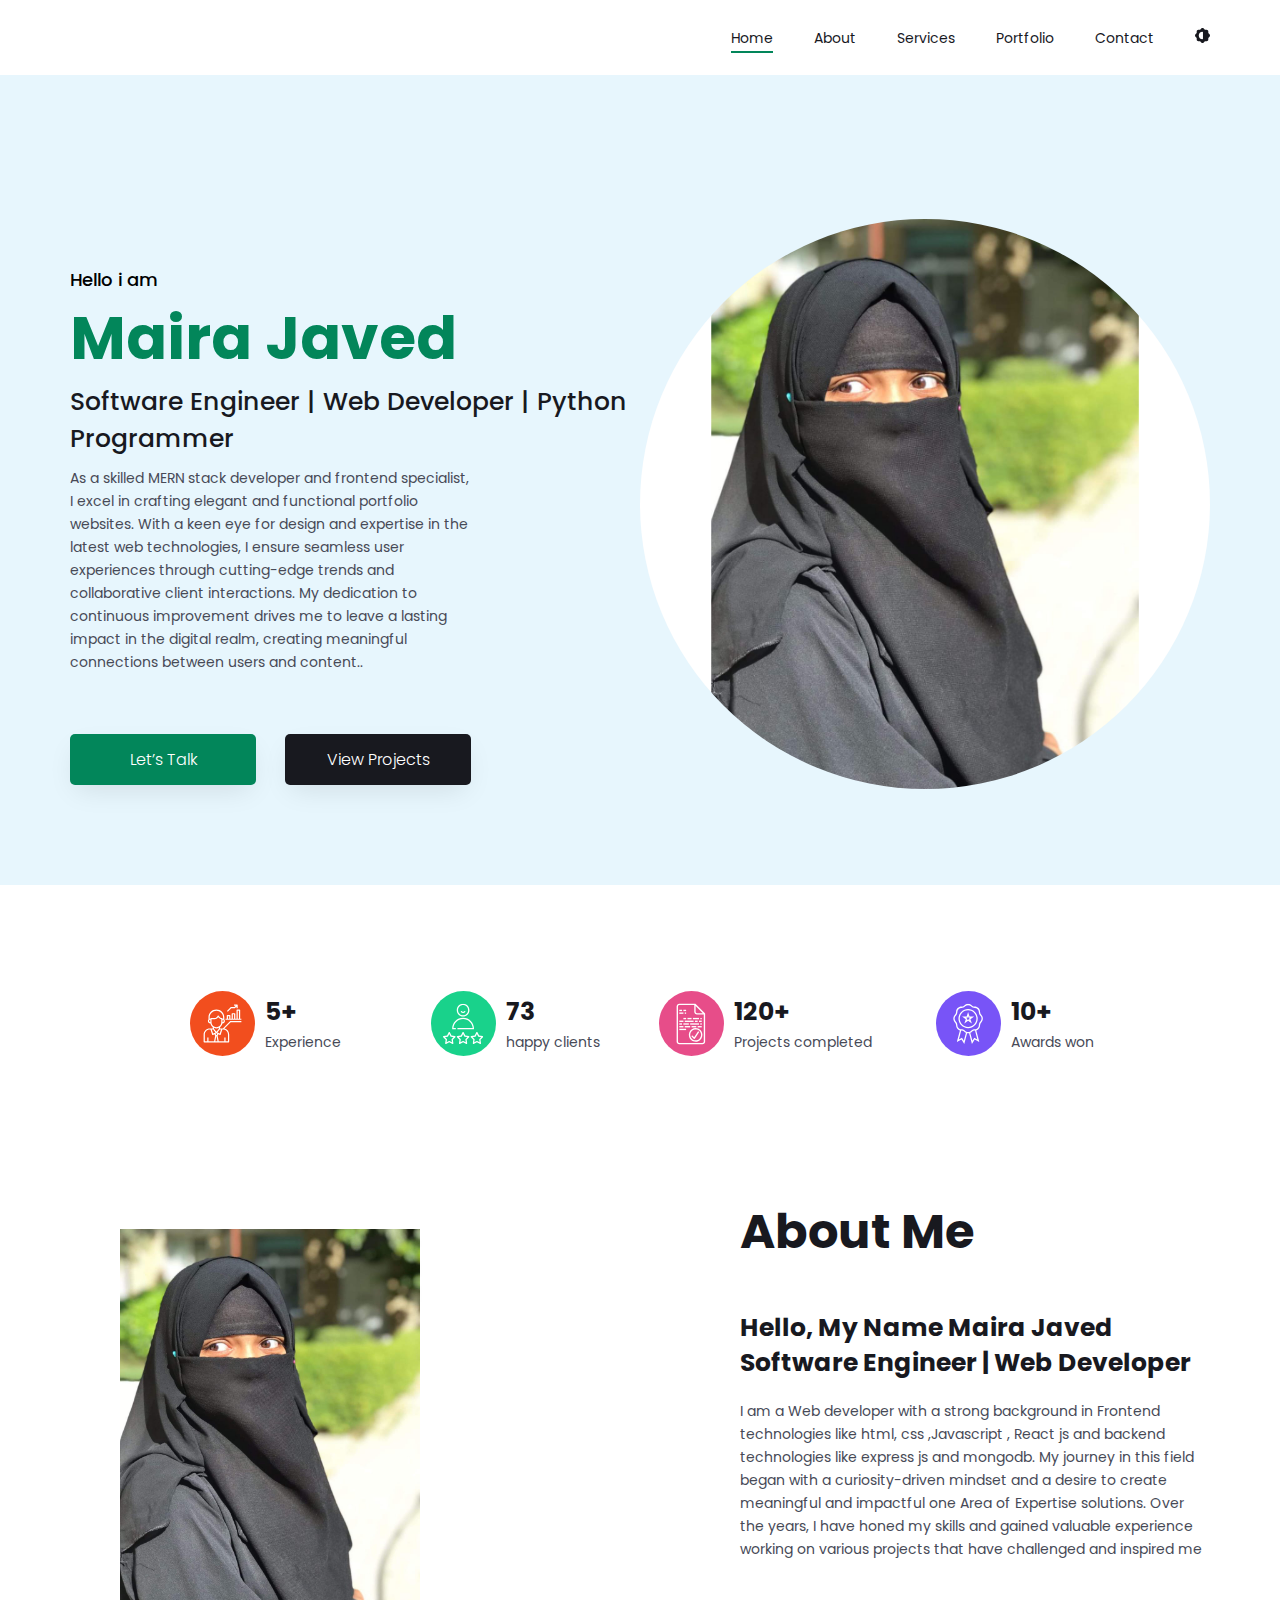
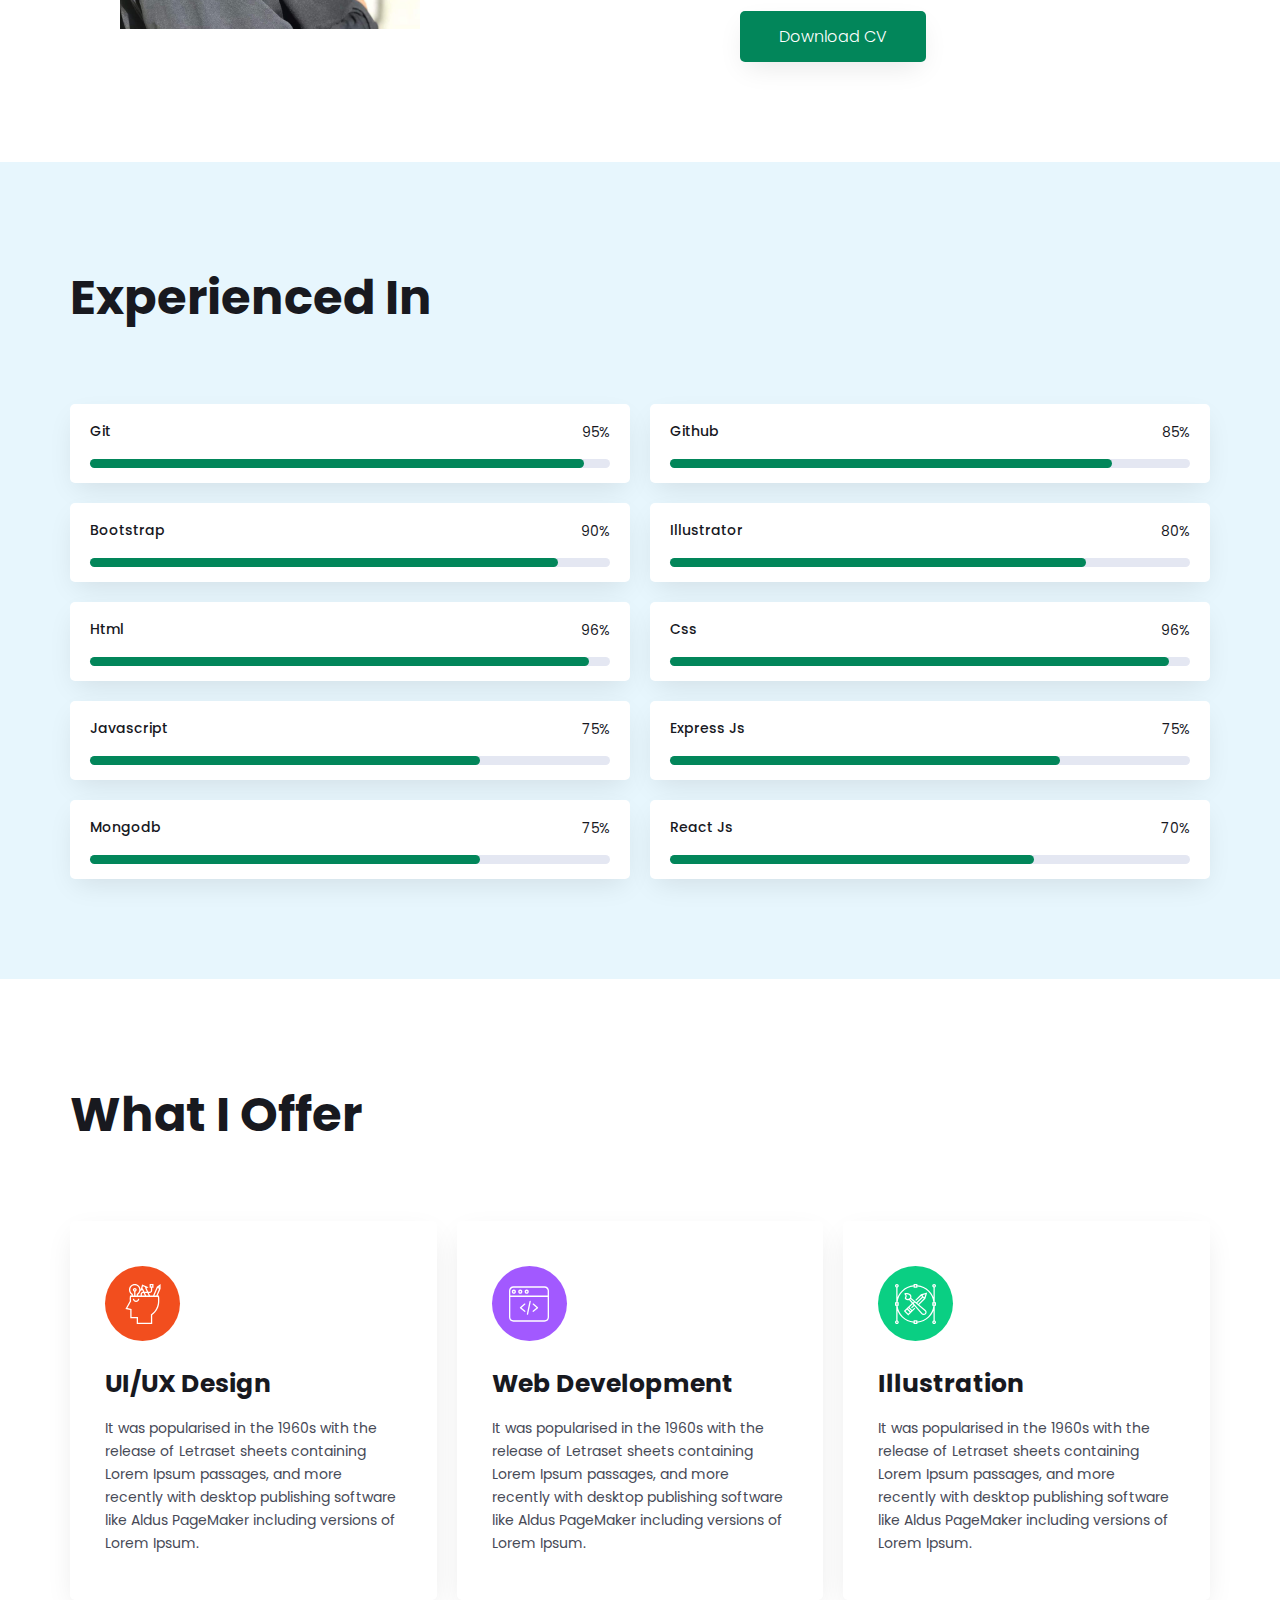
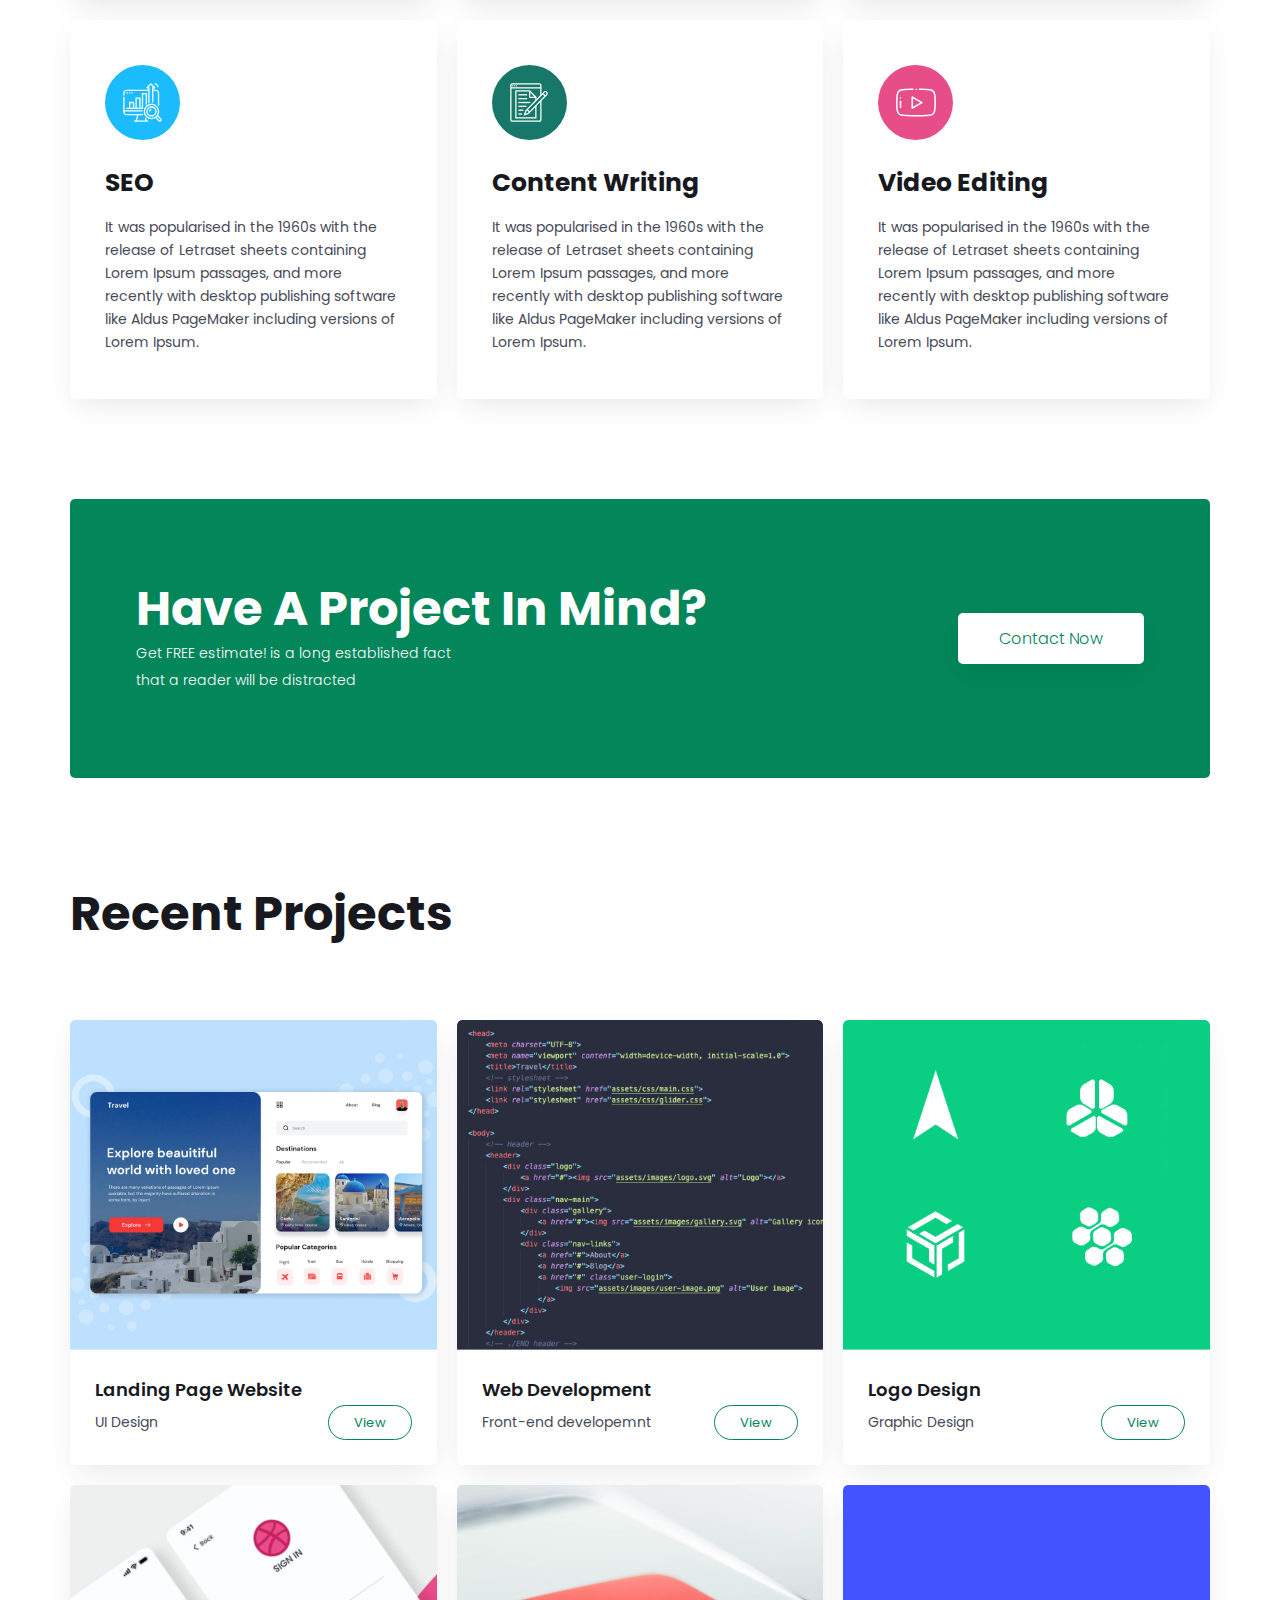
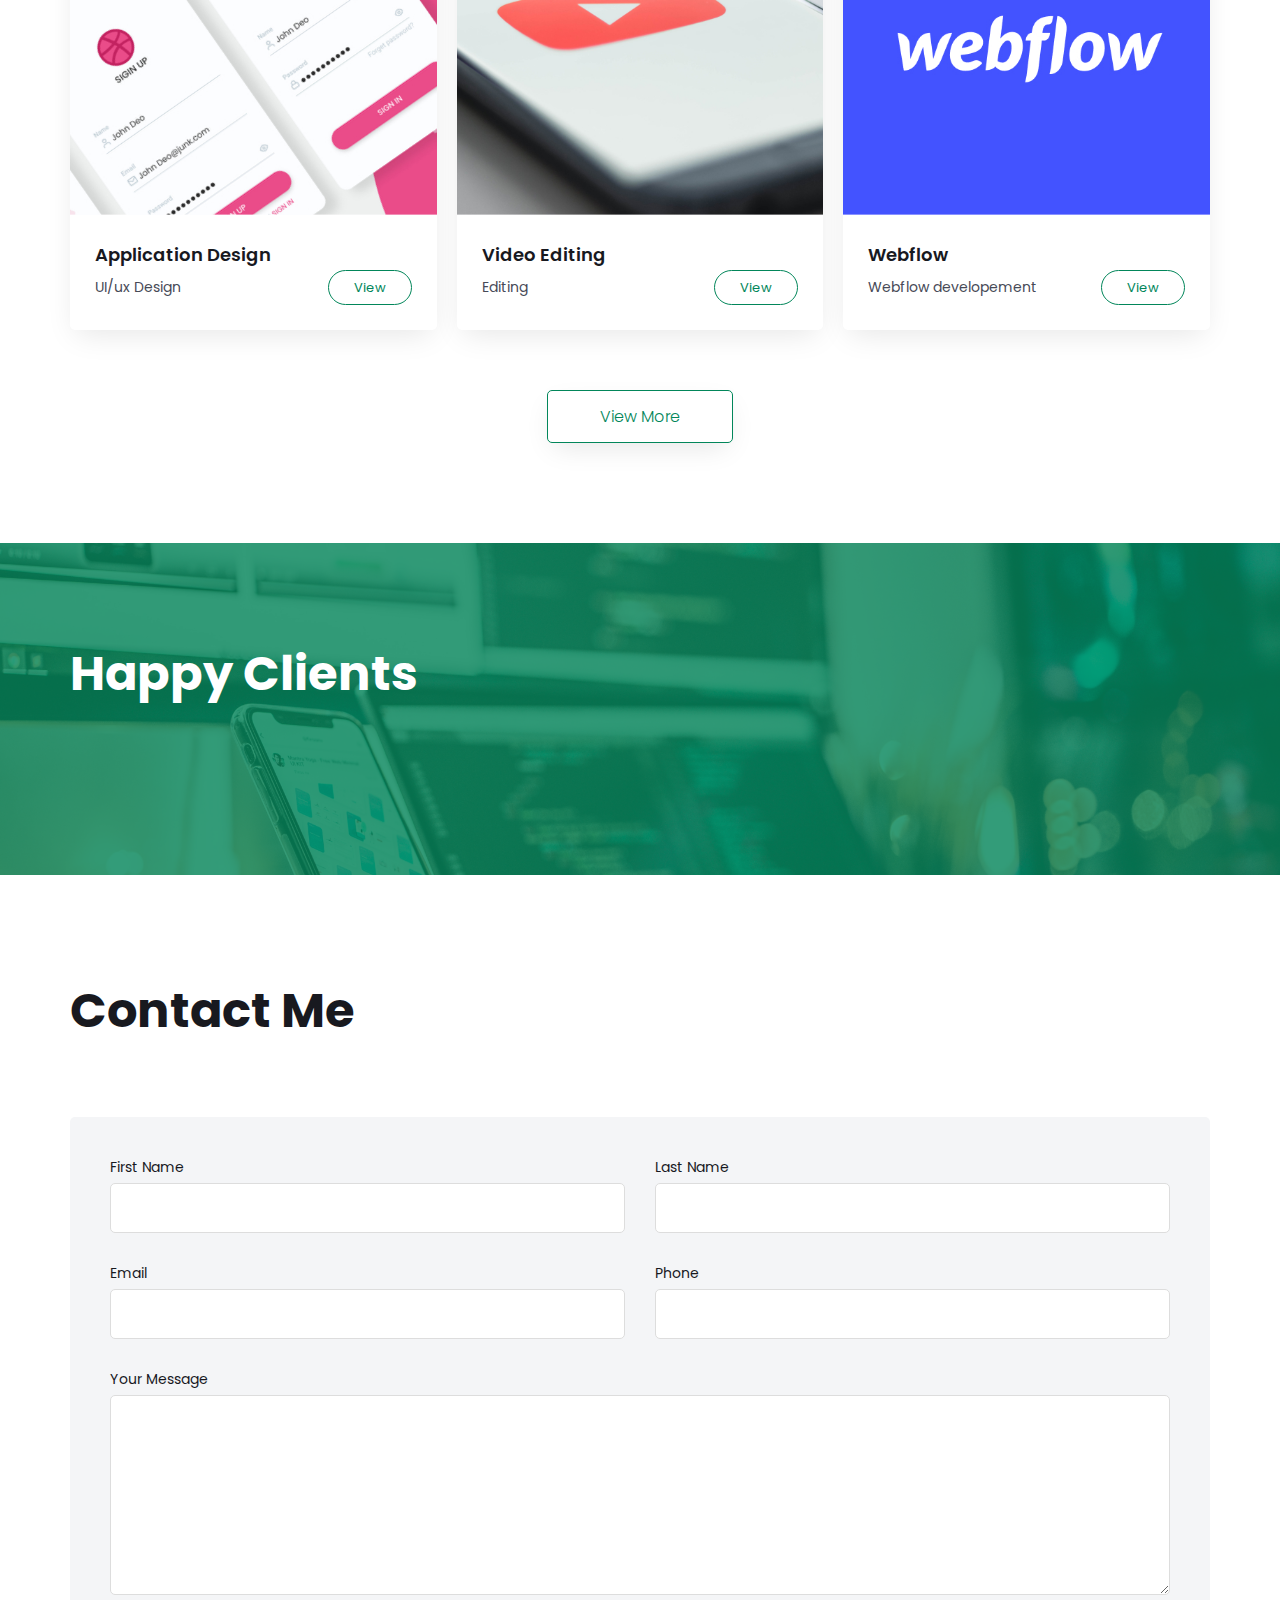
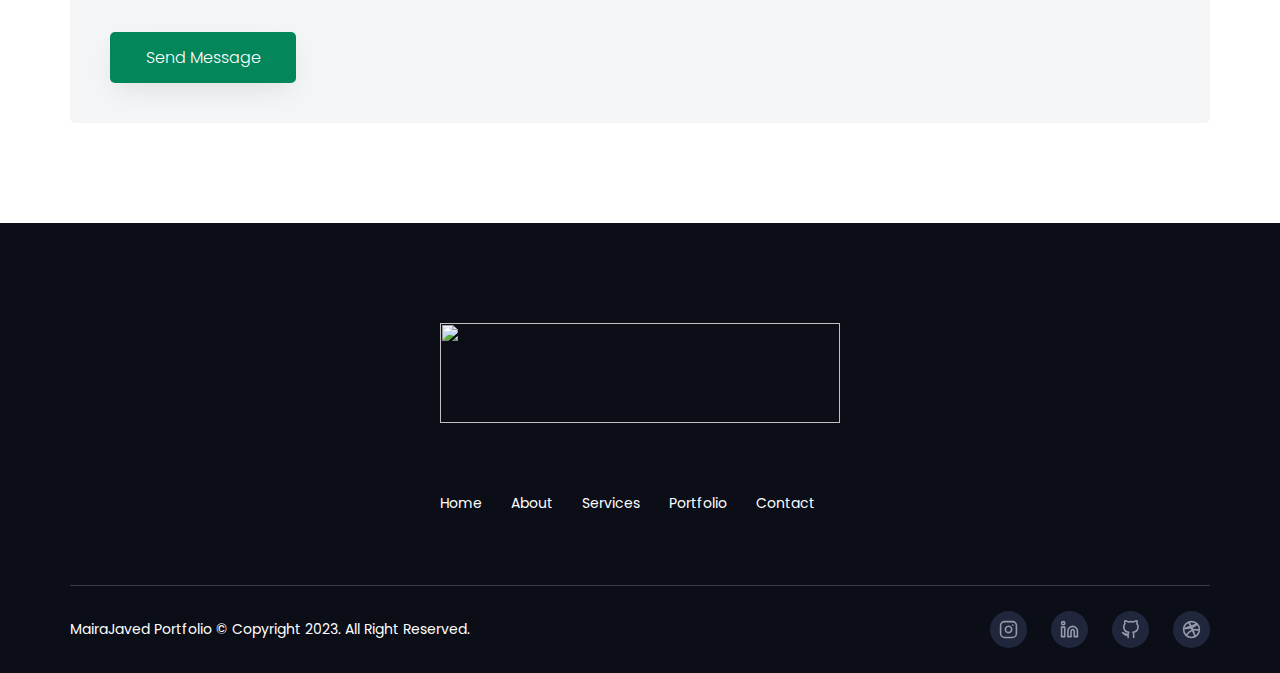
==== commit 9de2ba40: "Update index.html" ====
--- a/(TASK 2)portfolio website/index.html
+++ b/(TASK 2)portfolio website/index.html
@@ -64,7 +64,7 @@
                         <h1 class="heading">
                             <span>Maira Javed</span>
                         </h1>
-                        <h4 class="heading2">Front-End Developer
+                        <h4 class="heading2">Software Engineer | Web Developer | Python programmer 
                         </h4>
                         <p class="paragraph">
                             As a skilled MERN stack developer and frontend specialist, I excel in crafting elegant and functional portfolio websites. With a keen eye for design and expertise in the latest web technologies, I ensure seamless user experiences through cutting-edge trends and collaborative client interactions. My dedication to continuous improvement drives me to leave a lasting impact in the digital realm, creating meaningful connections between users and content.. </p>
@@ -134,7 +134,7 @@
                     <div class="about-col-right">
                         <h2 class="about-heading">About me</h2>
                         <h3 class="about2">Hello, My Name Maira Javed <br>
-                            Web developer  </h3>
+                            Software Engineer | Web developer  </h3>
                         <p class="about3">
                             I am a Web developer with a strong background in Frontend technologies like html, css ,Javascript , React js and backend technologies like express js and mongodb. 
                             My journey in this field began with a curiosity-driven mindset and a desire to create meaningful and impactful one Area of Expertise solutions. Over the years,
@@ -665,4 +665,4 @@
     });
 </script>
 
-</html>+</html>
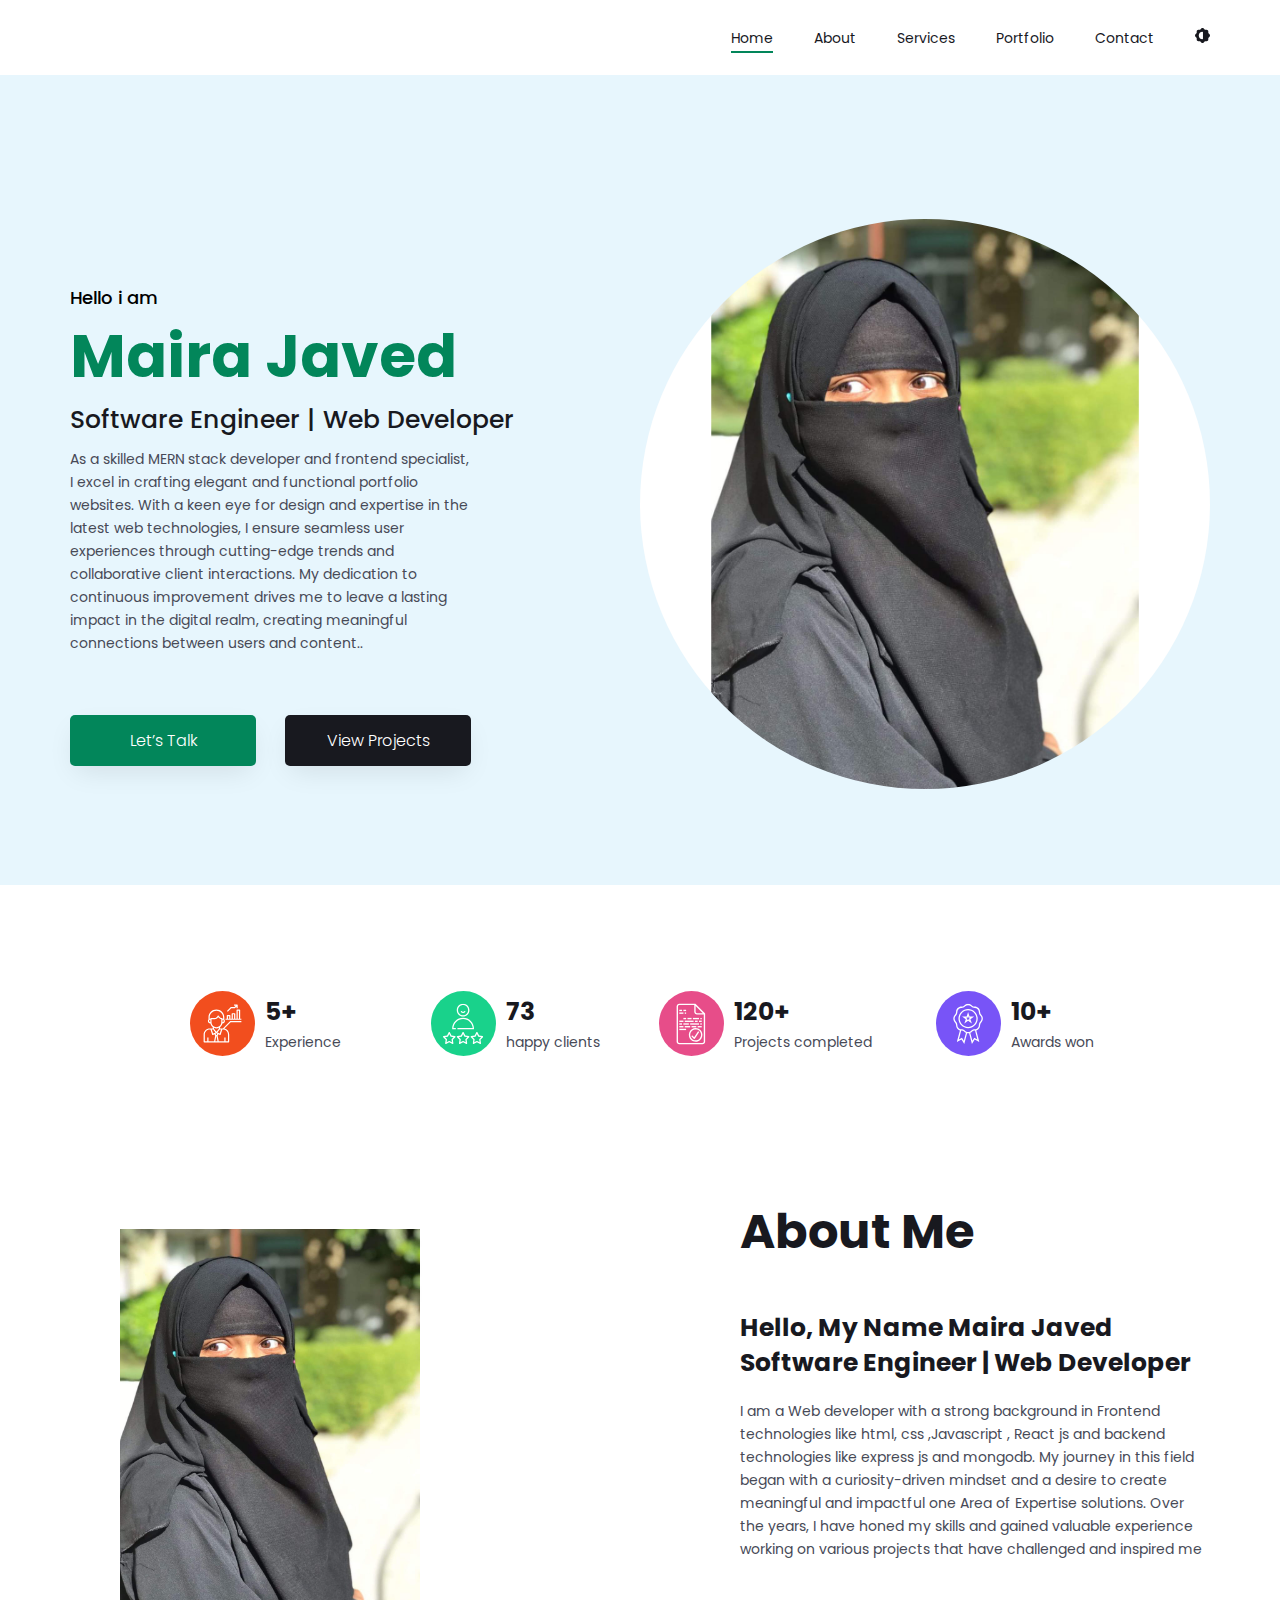
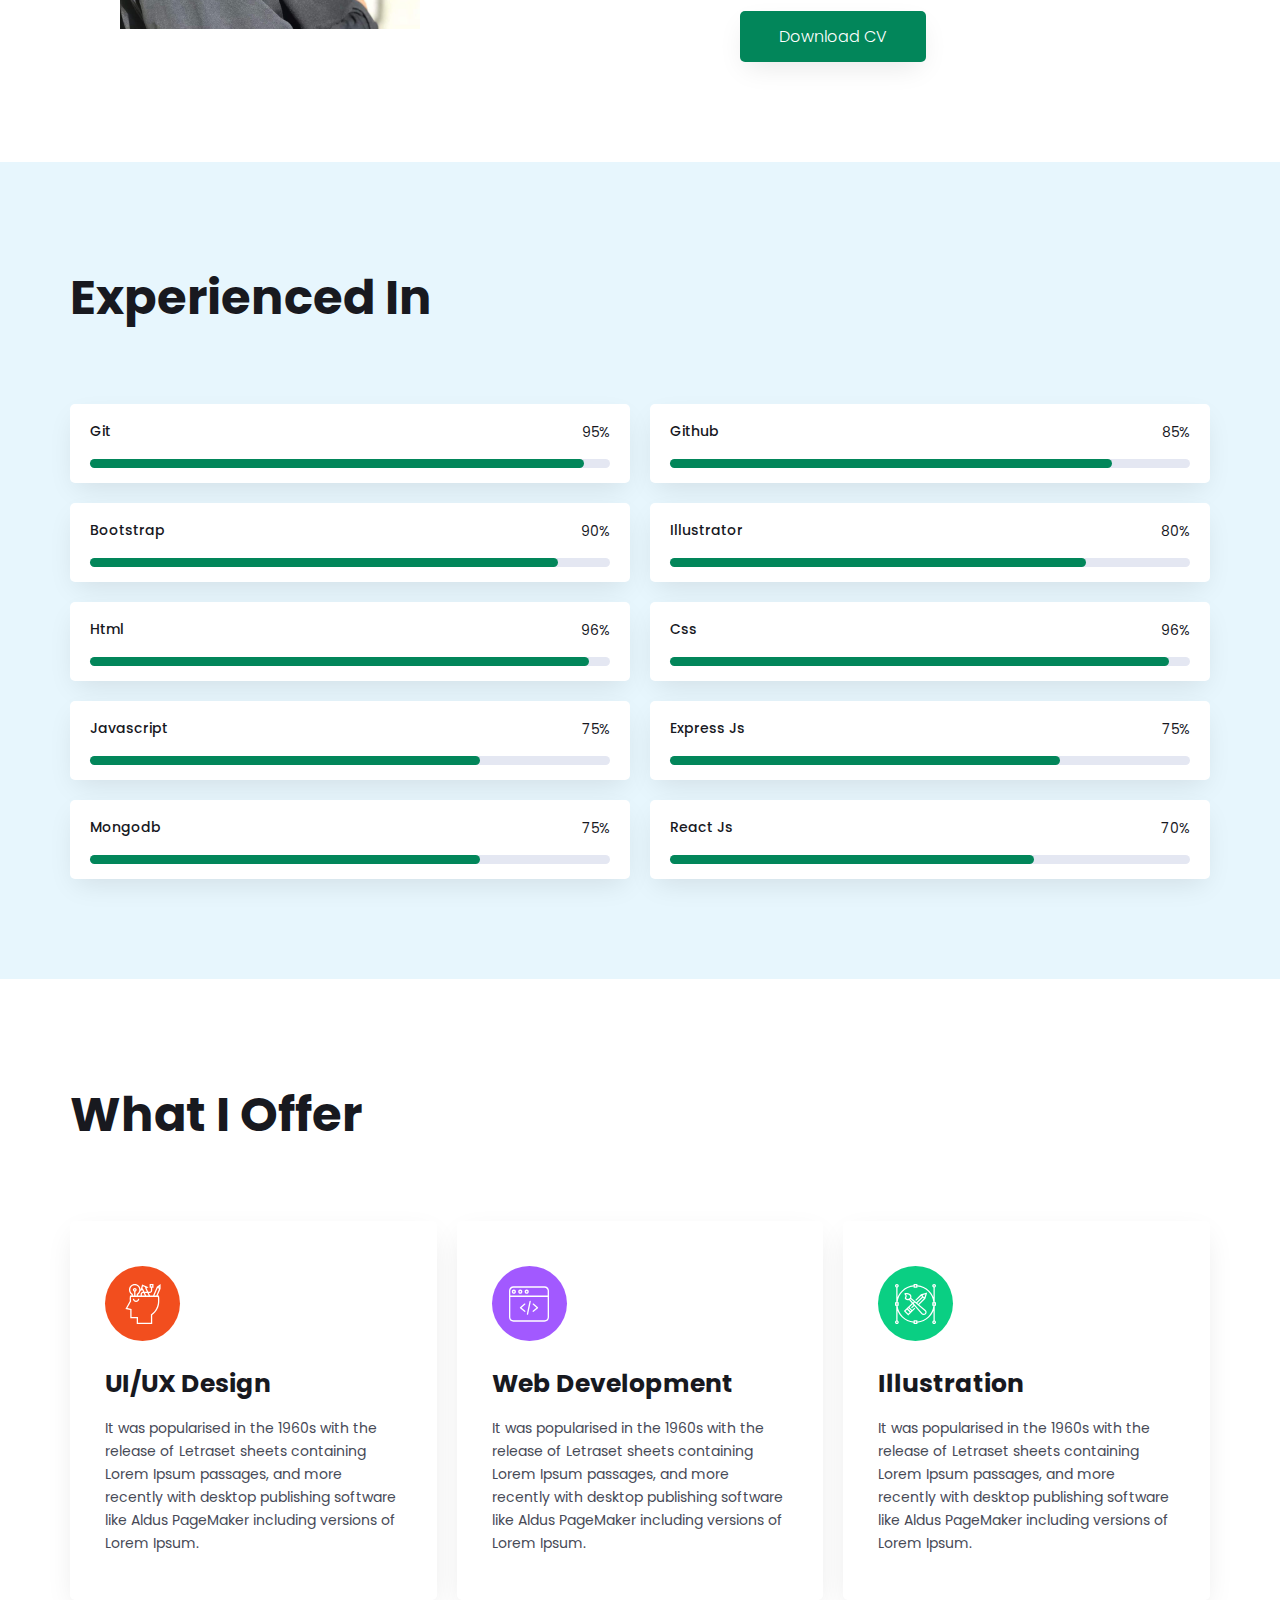
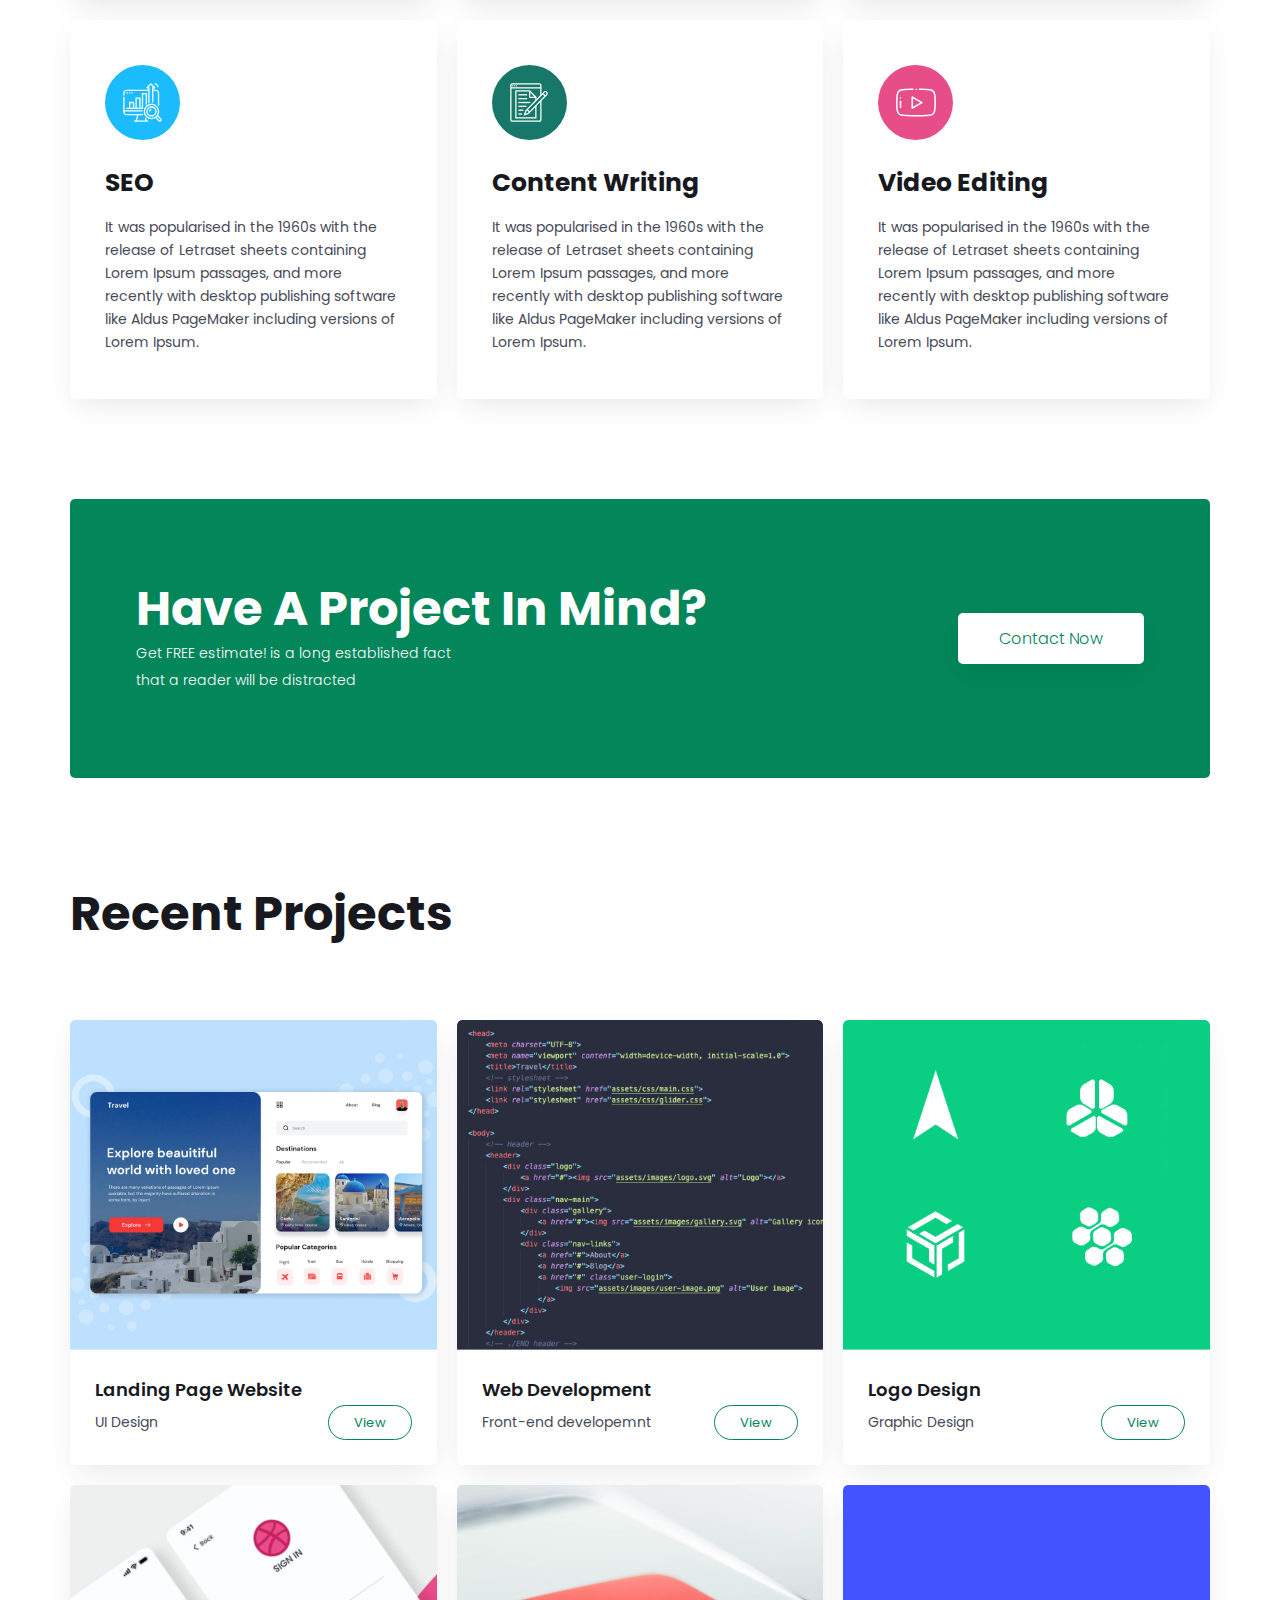
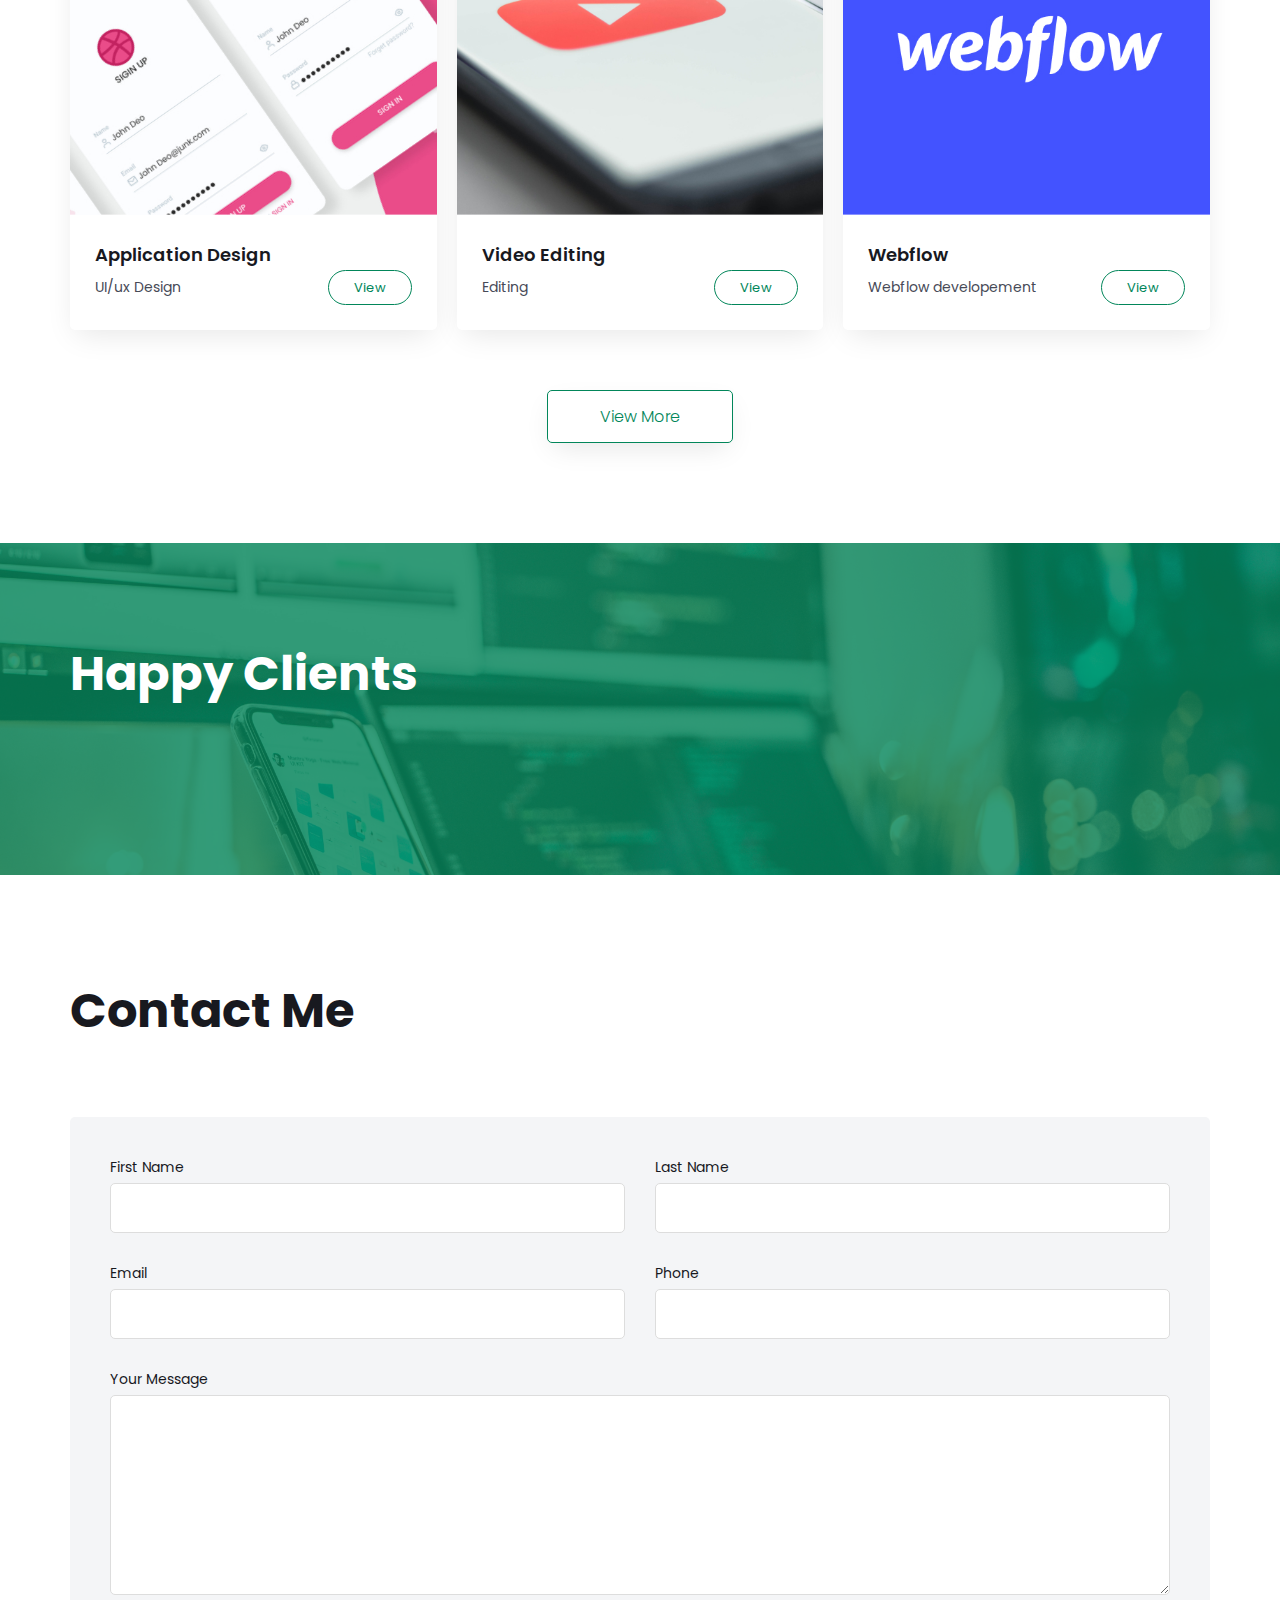
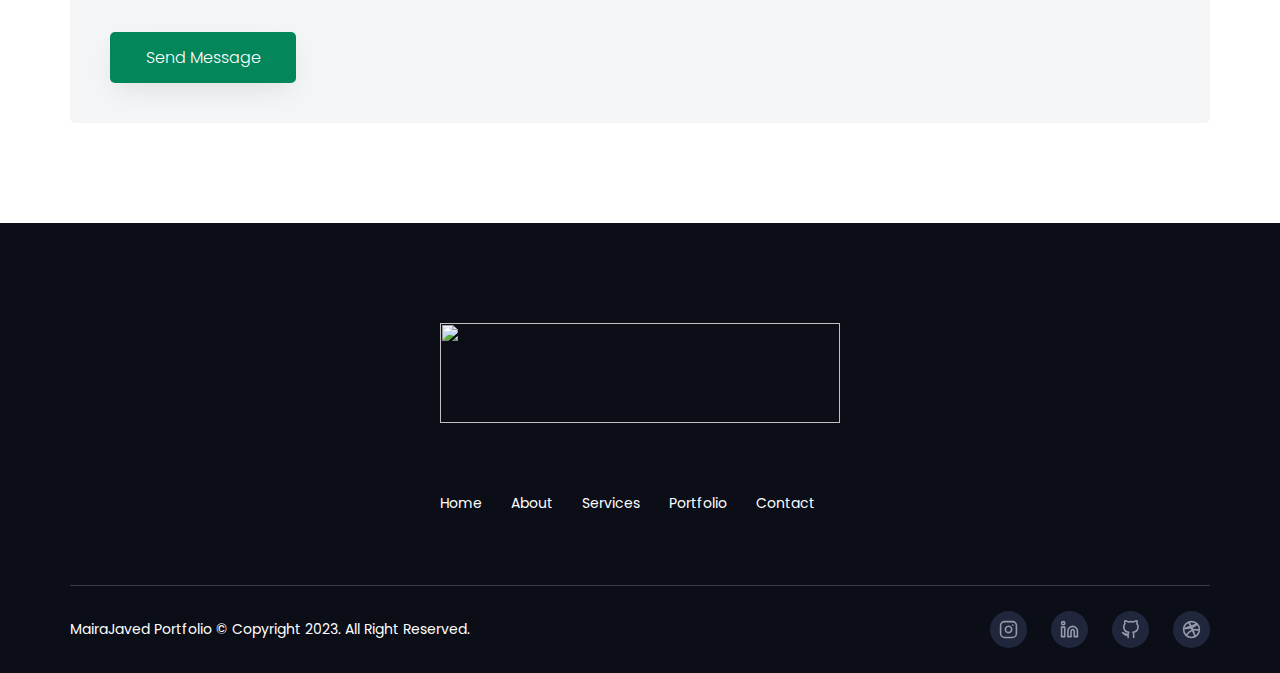
==== commit dbd7fbd0: "Update index.html" ====
--- a/(TASK 2)portfolio website/index.html
+++ b/(TASK 2)portfolio website/index.html
@@ -64,7 +64,7 @@
                         <h1 class="heading">
                             <span>Maira Javed</span>
                         </h1>
-                        <h4 class="heading2">Software Engineer | Web Developer | Python programmer 
+                        <h4 class="heading2">Software Engineer | Web Developer  
                         </h4>
                         <p class="paragraph">
                             As a skilled MERN stack developer and frontend specialist, I excel in crafting elegant and functional portfolio websites. With a keen eye for design and expertise in the latest web technologies, I ensure seamless user experiences through cutting-edge trends and collaborative client interactions. My dedication to continuous improvement drives me to leave a lasting impact in the digital realm, creating meaningful connections between users and content.. </p>
